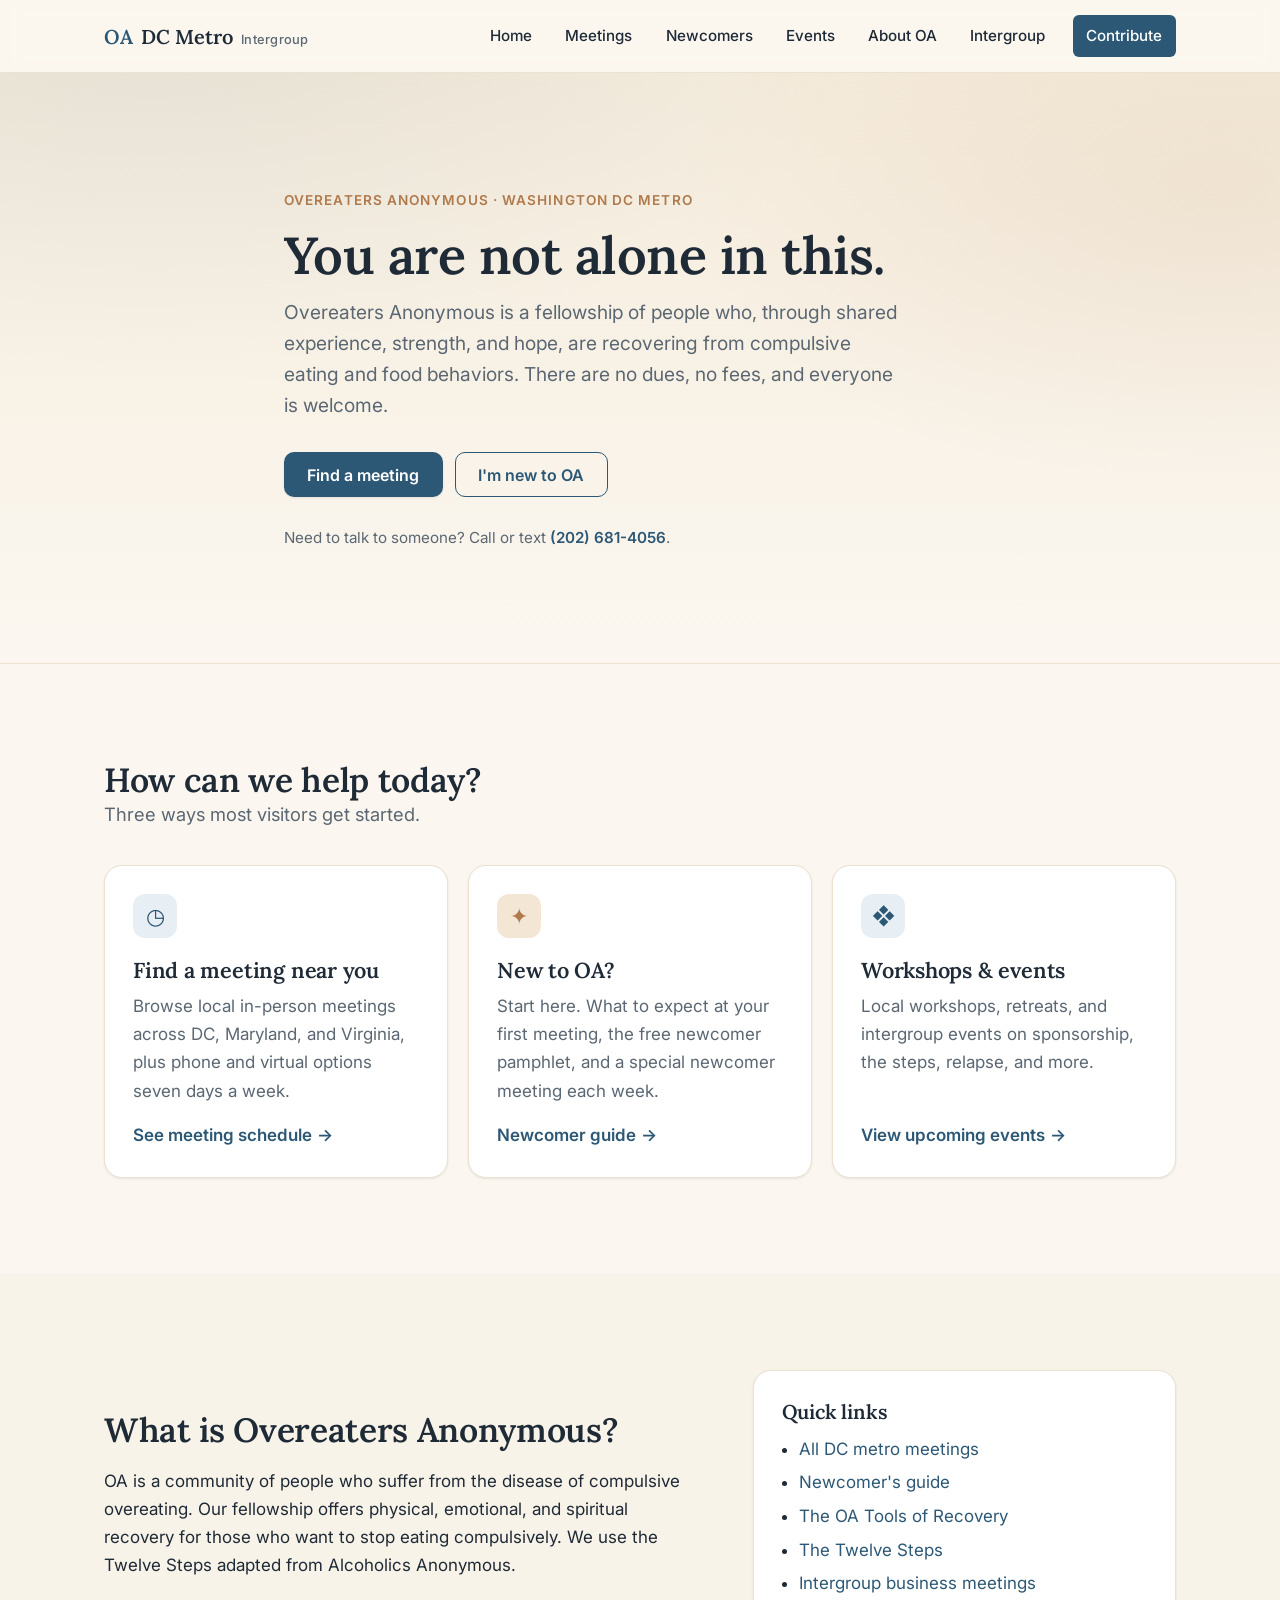
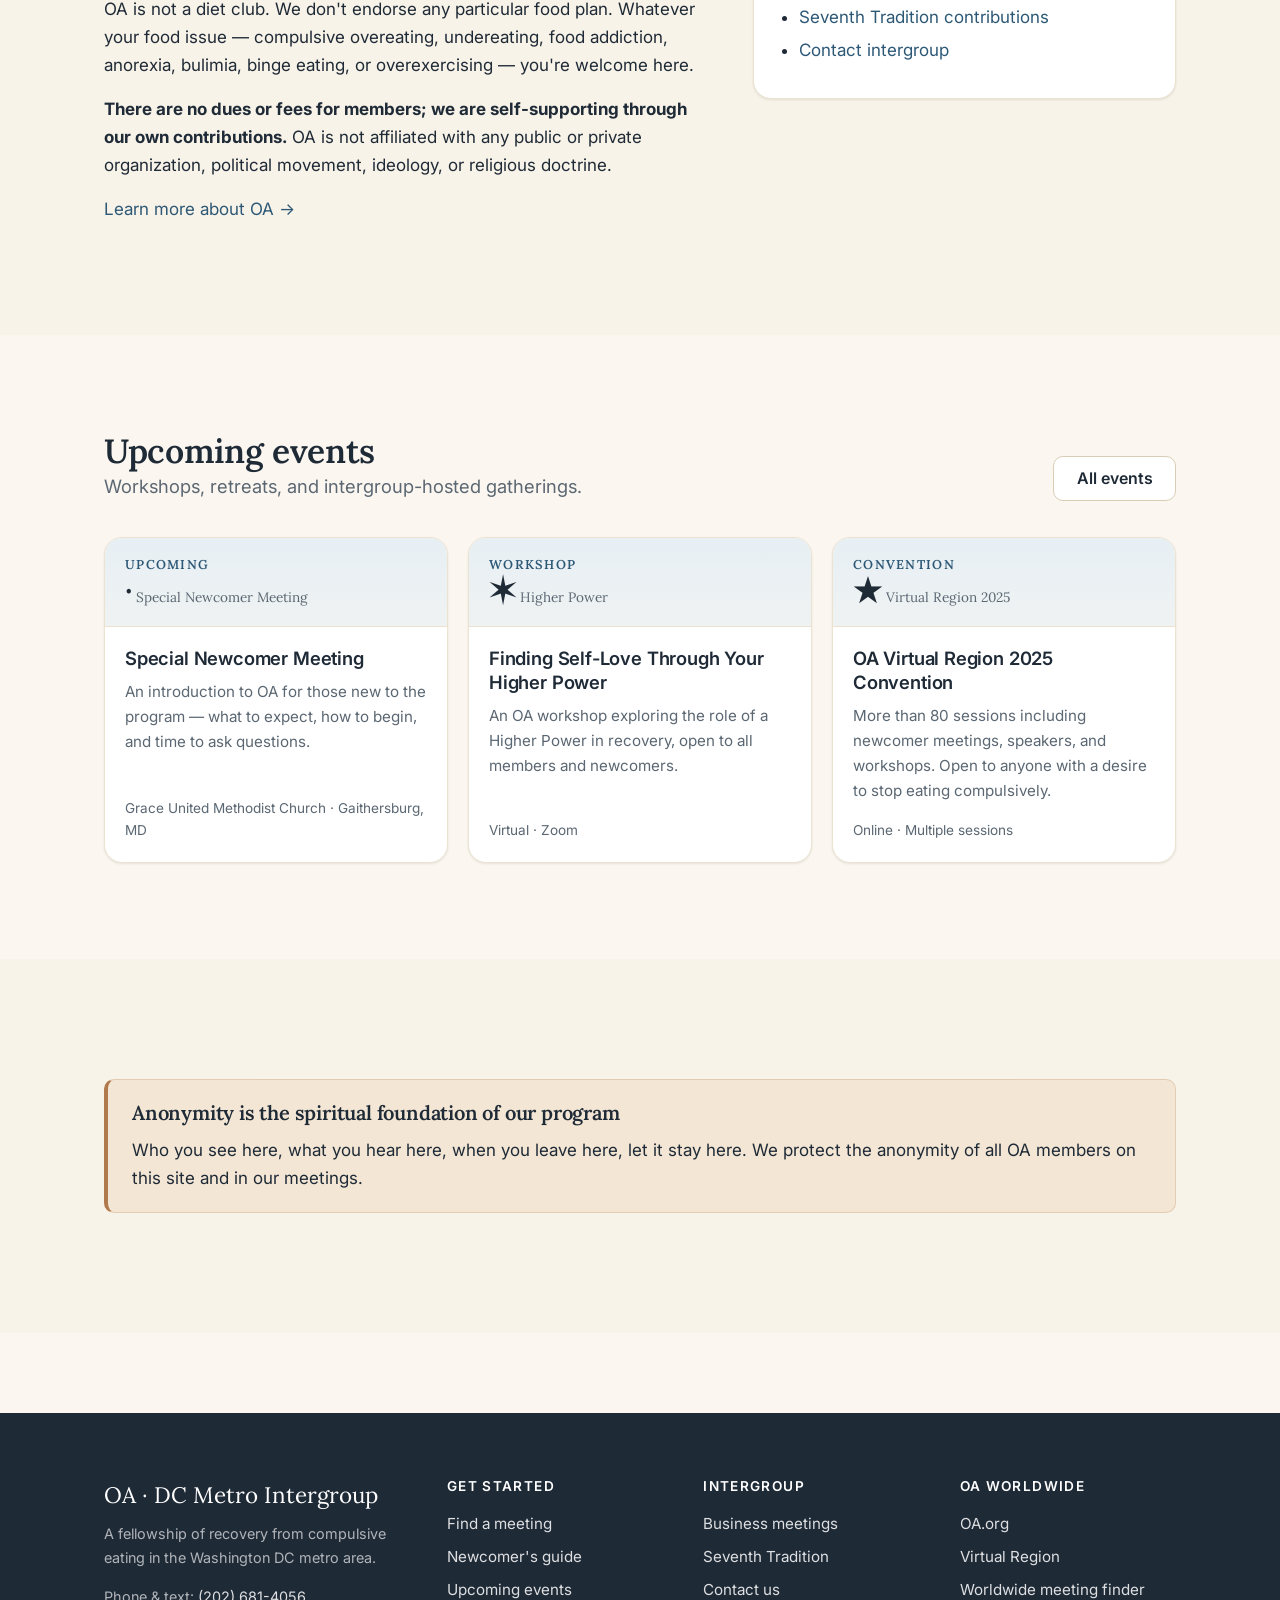
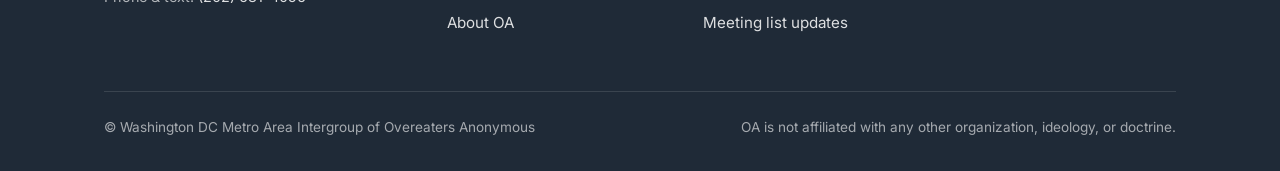
==== index.html @ 539f89e1 "Build initial DC Metro OA static site Plain HTML/CSS/JS, no build. Pages: home, meetings, newcomers," ====
<!doctype html>
<html lang="en">
<head>
<meta charset="utf-8">
<meta name="viewport" content="width=device-width, initial-scale=1">
<title>Washington DC Metro Area Intergroup of Overeaters Anonymous</title>
<meta name="description" content="A welcoming community of recovery from compulsive eating in the Washington DC metro area. Find a meeting, get newcomer help, and connect with OA.">
<link rel="preconnect" href="https://fonts.googleapis.com">
<link rel="preconnect" href="https://fonts.gstatic.com" crossorigin>
<link href="https://fonts.googleapis.com/css2?family=Inter:wght@400;500;600;700&family=Lora:wght@500;600;700&display=swap" rel="stylesheet">
<link rel="stylesheet" href="assets/css/styles.css">
</head>
<body>
<a class="skip" href="#main">Skip to content</a>

<header class="site-header">
  <div class="container nav">
    <a href="index.html" class="brand">
      <span class="brand-mark">OA</span>
      <span>DC Metro</span>
      <span class="brand-sub">Intergroup</span>
    </a>
    <button class="nav-toggle" aria-expanded="false" aria-controls="primary-nav">Menu</button>
    <ul class="nav-links" id="primary-nav">
      <li><a href="index.html">Home</a></li>
      <li><a href="meetings.html">Meetings</a></li>
      <li><a href="newcomers.html">Newcomers</a></li>
      <li><a href="events.html">Events</a></li>
      <li><a href="about.html">About OA</a></li>
      <li><a href="intergroup.html">Intergroup</a></li>
      <li><a href="contribute.html" class="nav-cta">Contribute</a></li>
    </ul>
  </div>
</header>

<main id="main">

<section class="hero">
  <div class="container hero-inner">
    <span class="hero-eyebrow">Overeaters Anonymous · Washington DC Metro</span>
    <h1>You are not alone in this.</h1>
    <p class="lede">Overeaters Anonymous is a fellowship of people who, through shared experience, strength, and hope, are recovering from compulsive eating and food behaviors. There are no dues, no fees, and everyone is welcome.</p>
    <div class="hero-actions">
      <a class="btn btn-primary" href="meetings.html">Find a meeting</a>
      <a class="btn btn-secondary" href="newcomers.html">I'm new to OA</a>
    </div>
    <p class="hero-help">Need to talk to someone? Call or text <a href="tel:+12026814056">(202) 681-4056</a>.</p>
  </div>
</section>

<section class="section">
  <div class="container">
    <div class="section-head">
      <div>
        <h2>How can we help today?</h2>
        <p class="lede">Three ways most visitors get started.</p>
      </div>
    </div>
    <div class="cards">
      <a href="meetings.html" class="card">
        <div class="card-icon" aria-hidden="true">◷</div>
        <h3>Find a meeting near you</h3>
        <p>Browse local in-person meetings across DC, Maryland, and Virginia, plus phone and virtual options seven days a week.</p>
        <span class="card-link">See meeting schedule</span>
      </a>
      <a href="newcomers.html" class="card card-warm">
        <div class="card-icon" aria-hidden="true">✦</div>
        <h3>New to OA?</h3>
        <p>Start here. What to expect at your first meeting, the free newcomer pamphlet, and a special newcomer meeting each week.</p>
        <span class="card-link">Newcomer guide</span>
      </a>
      <a href="events.html" class="card">
        <div class="card-icon" aria-hidden="true">❖</div>
        <h3>Workshops &amp; events</h3>
        <p>Local workshops, retreats, and intergroup events on sponsorship, the steps, relapse, and more.</p>
        <span class="card-link">View upcoming events</span>
      </a>
    </div>
  </div>
</section>

<section class="section section-alt">
  <div class="container split">
    <div class="prose">
      <h2>What is Overeaters Anonymous?</h2>
      <p>OA is a community of people who suffer from the disease of compulsive overeating. Our fellowship offers physical, emotional, and spiritual recovery for those who want to stop eating compulsively. We use the Twelve Steps adapted from Alcoholics Anonymous.</p>
      <p>OA is not a diet club. We don't endorse any particular food plan. Whatever your food issue — compulsive overeating, undereating, food addiction, anorexia, bulimia, binge eating, or overexercising — you're welcome here.</p>
      <p><strong>There are no dues or fees for members; we are self-supporting through our own contributions.</strong> OA is not affiliated with any public or private organization, political movement, ideology, or religious doctrine.</p>
      <p><a href="about.html">Learn more about OA →</a></p>
    </div>
    <aside class="aside">
      <h3>Quick links</h3>
      <ul>
        <li><a href="meetings.html">All DC metro meetings</a></li>
        <li><a href="newcomers.html">Newcomer's guide</a></li>
        <li><a href="about.html#tools">The OA Tools of Recovery</a></li>
        <li><a href="about.html#steps">The Twelve Steps</a></li>
        <li><a href="intergroup.html">Intergroup business meetings</a></li>
        <li><a href="contribute.html">Seventh Tradition contributions</a></li>
        <li><a href="contact.html">Contact intergroup</a></li>
      </ul>
    </aside>
  </div>
</section>

<section class="section">
  <div class="container">
    <div class="section-head">
      <div>
        <h2>Upcoming events</h2>
        <p class="lede">Workshops, retreats, and intergroup-hosted gatherings.</p>
      </div>
      <a class="btn btn-ghost" href="events.html">All events</a>
    </div>
    <div class="event-grid">
      <article class="event-card">
        <div class="event-date">
          <span class="month">Upcoming</span>
          <span class="day">·</span>
          <span class="year">Special Newcomer Meeting</span>
        </div>
        <div class="event-body">
          <h3>Special Newcomer Meeting</h3>
          <p>An introduction to OA for those new to the program — what to expect, how to begin, and time to ask questions.</p>
          <span class="event-meta">Grace United Methodist Church · Gaithersburg, MD</span>
        </div>
      </article>
      <article class="event-card">
        <div class="event-date">
          <span class="month">Workshop</span>
          <span class="day">✶</span>
          <span class="year">Higher Power</span>
        </div>
        <div class="event-body">
          <h3>Finding Self-Love Through Your Higher Power</h3>
          <p>An OA workshop exploring the role of a Higher Power in recovery, open to all members and newcomers.</p>
          <span class="event-meta">Virtual · Zoom</span>
        </div>
      </article>
      <article class="event-card">
        <div class="event-date">
          <span class="month">Convention</span>
          <span class="day">★</span>
          <span class="year">Virtual Region 2025</span>
        </div>
        <div class="event-body">
          <h3>OA Virtual Region 2025 Convention</h3>
          <p>More than 80 sessions including newcomer meetings, speakers, and workshops. Open to anyone with a desire to stop eating compulsively.</p>
          <span class="event-meta">Online · Multiple sessions</span>
        </div>
      </article>
    </div>
  </div>
</section>

<section class="section section-alt">
  <div class="container">
    <div class="callout callout-warm">
      <h3>Anonymity is the spiritual foundation of our program</h3>
      <p class="mb-0">Who you see here, what you hear here, when you leave here, let it stay here. We protect the anonymity of all OA members on this site and in our meetings.</p>
    </div>
  </div>
</section>

</main>

<footer class="site-footer">
  <div class="container">
    <div class="footer-grid">
      <div>
        <div class="footer-brand">OA · DC Metro Intergroup</div>
        <p class="footer-brand-sub">A fellowship of recovery from compulsive eating in the Washington DC metro area.</p>
        <p class="footer-brand-sub">Phone &amp; text: <a href="tel:+12026814056">(202) 681-4056</a></p>
      </div>
      <div>
        <h4>Get started</h4>
        <ul>
          <li><a href="meetings.html">Find a meeting</a></li>
          <li><a href="newcomers.html">Newcomer's guide</a></li>
          <li><a href="events.html">Upcoming events</a></li>
          <li><a href="about.html">About OA</a></li>
        </ul>
      </div>
      <div>
        <h4>Intergroup</h4>
        <ul>
          <li><a href="intergroup.html">Business meetings</a></li>
          <li><a href="contribute.html">Seventh Tradition</a></li>
          <li><a href="contact.html">Contact us</a></li>
          <li><a href="mailto:whereandwhen@oa-dcmetro.org">Meeting list updates</a></li>
        </ul>
      </div>
      <div>
        <h4>OA worldwide</h4>
        <ul>
          <li><a href="https://oa.org" rel="noopener">OA.org</a></li>
          <li><a href="https://oavirtualregion.org" rel="noopener">Virtual Region</a></li>
          <li><a href="https://oa.org/find-a-meeting/" rel="noopener">Worldwide meeting finder</a></li>
        </ul>
      </div>
    </div>
    <div class="footer-bottom">
      <span>© Washington DC Metro Area Intergroup of Overeaters Anonymous</span>
      <span>OA is not affiliated with any other organization, ideology, or doctrine.</span>
    </div>
  </div>
</footer>

<script src="assets/js/nav.js"></script>
</body>
</html>
---- assets/css/styles.css ----
/* DC Metro OA — design system */

:root {
  --bg: #fbf7f0;
  --bg-warm: #f5ecdc;
  --surface: #ffffff;
  --surface-alt: #f8f3e8;
  --text: #1f2a37;
  --text-muted: #5b6772;
  --accent: #2c5876;
  --accent-hover: #234861;
  --accent-soft: #e7eff4;
  --accent-2: #b07a4c;
  --accent-2-soft: #f3e6d4;
  --border: #ebe2cf;
  --border-strong: #d8cdb5;
  --danger: #b94a3d;

  --radius-sm: 6px;
  --radius: 10px;
  --radius-lg: 18px;

  --shadow-sm: 0 1px 2px rgba(31, 42, 55, 0.04), 0 1px 3px rgba(31, 42, 55, 0.06);
  --shadow: 0 4px 12px rgba(31, 42, 55, 0.06), 0 2px 4px rgba(31, 42, 55, 0.04);
  --shadow-lg: 0 24px 48px -16px rgba(31, 42, 55, 0.18), 0 8px 16px -8px rgba(31, 42, 55, 0.08);

  --font-display: "Lora", Georgia, "Times New Roman", serif;
  --font-body: "Inter", -apple-system, BlinkMacSystemFont, "Segoe UI", Roboto, "Helvetica Neue", Arial, sans-serif;

  --container: 1120px;
}

* { box-sizing: border-box; }

html { scroll-behavior: smooth; }

body {
  margin: 0;
  font-family: var(--font-body);
  font-size: 17px;
  line-height: 1.65;
  color: var(--text);
  background: var(--bg);
  -webkit-font-smoothing: antialiased;
  -moz-osx-font-smoothing: grayscale;
}

img { max-width: 100%; display: block; }

a {
  color: var(--accent);
  text-decoration: none;
  transition: color .15s ease;
}
a:hover { color: var(--accent-hover); text-decoration: underline; }

h1, h2, h3, h4 {
  font-family: var(--font-display);
  font-weight: 600;
  color: var(--text);
  letter-spacing: -0.01em;
  margin: 0 0 .5em;
}
h1 { font-size: clamp(2rem, 4.5vw, 3.25rem); line-height: 1.1; }
h2 { font-size: clamp(1.5rem, 2.8vw, 2.1rem); line-height: 1.2; margin-top: 0; }
h3 { font-size: 1.25rem; line-height: 1.3; }
h4 { font-size: 1rem; line-height: 1.35; }
p  { margin: 0 0 1rem; color: var(--text); }
.lede { font-size: 1.15rem; color: var(--text-muted); line-height: 1.6; }

.container {
  max-width: var(--container);
  margin: 0 auto;
  padding: 0 24px;
}

/* skip link */
.skip {
  position: absolute; left: -9999px; top: 8px;
  background: var(--accent); color: #fff; padding: .5rem 1rem;
  border-radius: var(--radius-sm);
  z-index: 100;
}
.skip:focus { left: 8px; }

/* ─── Header / nav ─── */
.site-header {
  position: sticky; top: 0; z-index: 50;
  background: color-mix(in srgb, var(--bg) 88%, transparent);
  backdrop-filter: saturate(140%) blur(10px);
  -webkit-backdrop-filter: saturate(140%) blur(10px);
  border-bottom: 1px solid var(--border);
}
.nav {
  display: flex; align-items: center; justify-content: space-between;
  height: 72px;
}
.brand {
  display: flex; align-items: baseline; gap: .5rem;
  font-family: var(--font-display);
  font-weight: 600;
  font-size: 1.25rem;
  color: var(--text);
  text-decoration: none;
}
.brand:hover { text-decoration: none; color: var(--text); }
.brand .brand-mark {
  font-family: var(--font-display);
  color: var(--accent);
}
.brand .brand-sub {
  font-family: var(--font-body);
  font-size: .8rem;
  color: var(--text-muted);
  font-weight: 500;
  letter-spacing: .02em;
}

.nav-links {
  display: flex; gap: 6px; align-items: center;
  list-style: none; margin: 0; padding: 0;
}
.nav-links a {
  display: inline-block;
  padding: .5rem .85rem;
  border-radius: var(--radius-sm);
  font-weight: 500;
  font-size: .95rem;
  color: var(--text);
  text-decoration: none;
}
.nav-links a:hover { background: var(--surface-alt); color: var(--text); text-decoration: none; }
.nav-links a.active {
  color: var(--accent);
  background: var(--accent-soft);
}

.nav-cta {
  background: var(--accent) !important;
  color: #fff !important;
  margin-left: .5rem;
}
.nav-cta:hover { background: var(--accent-hover) !important; }

.nav-toggle {
  display: none;
  background: transparent; border: 1px solid var(--border-strong);
  border-radius: var(--radius-sm); padding: .5rem .7rem;
  font-size: 1rem; cursor: pointer; color: var(--text);
}

@media (max-width: 880px) {
  .nav-toggle { display: inline-block; }
  .nav-links {
    position: absolute; top: 72px; left: 0; right: 0;
    flex-direction: column; align-items: stretch;
    background: var(--surface);
    border-bottom: 1px solid var(--border);
    padding: .75rem 16px 1.25rem;
    gap: 2px;
    box-shadow: var(--shadow);
    display: none;
  }
  .nav-links.open { display: flex; }
  .nav-links a { padding: .75rem 1rem; }
  .nav-cta { margin: .5rem 0 0; text-align: center; }
}

/* ─── Buttons ─── */
.btn {
  display: inline-flex; align-items: center; justify-content: center;
  gap: .5rem;
  padding: .85rem 1.4rem;
  border-radius: var(--radius);
  border: 1px solid transparent;
  font-family: var(--font-body);
  font-weight: 600;
  font-size: 1rem;
  line-height: 1;
  text-decoration: none;
  cursor: pointer;
  transition: transform .12s ease, background .15s ease, box-shadow .15s ease;
}
.btn:hover { text-decoration: none; transform: translateY(-1px); }
.btn-primary { background: var(--accent); color: #fff; box-shadow: var(--shadow-sm); }
.btn-primary:hover { background: var(--accent-hover); color: #fff; box-shadow: var(--shadow); }
.btn-secondary { background: transparent; color: var(--accent); border-color: var(--accent); }
.btn-secondary:hover { background: var(--accent-soft); color: var(--accent-hover); }
.btn-ghost { background: var(--surface); color: var(--text); border-color: var(--border-strong); }
.btn-ghost:hover { background: var(--surface-alt); color: var(--text); }

/* ─── Hero ─── */
.hero {
  position: relative;
  padding: clamp(48px, 9vw, 112px) 0 clamp(56px, 8vw, 96px);
  background:
    radial-gradient(1200px 600px at 12% -10%, rgba(44, 88, 118, 0.08), transparent 60%),
    radial-gradient(900px 500px at 95% 20%, rgba(176, 122, 76, 0.10), transparent 60%),
    linear-gradient(180deg, var(--bg-warm) 0%, var(--bg) 100%);
  border-bottom: 1px solid var(--border);
}
.hero-inner { max-width: 760px; }
.hero-eyebrow {
  display: inline-block;
  font-size: .85rem; font-weight: 600;
  letter-spacing: .08em; text-transform: uppercase;
  color: var(--accent-2);
  margin-bottom: 1rem;
}
.hero h1 { margin-bottom: .8rem; }
.hero .lede { font-size: clamp(1.05rem, 1.5vw, 1.25rem); max-width: 620px; }
.hero-actions {
  display: flex; gap: 12px; flex-wrap: wrap;
  margin-top: 2rem;
}
.hero-help {
  margin-top: 1.75rem;
  font-size: .95rem; color: var(--text-muted);
}
.hero-help a { font-weight: 600; }

/* ─── Sections ─── */
.section {
  padding: clamp(56px, 8vw, 96px) 0;
}
.section-alt { background: var(--surface-alt); }
.section-tight { padding: clamp(40px, 5vw, 64px) 0; }

.section-head {
  display: flex; align-items: end; justify-content: space-between;
  gap: 24px; margin-bottom: 2.25rem; flex-wrap: wrap;
}
.section-head h2 { margin: 0; }
.section-head .lede { margin: 0; max-width: 580px; }

/* ─── Quick-action cards ─── */
.cards {
  display: grid; gap: 20px;
  grid-template-columns: repeat(auto-fit, minmax(260px, 1fr));
}
.card {
  background: var(--surface);
  border: 1px solid var(--border);
  border-radius: var(--radius-lg);
  padding: 28px;
  box-shadow: var(--shadow-sm);
  transition: transform .15s ease, box-shadow .15s ease, border-color .15s ease;
  display: flex; flex-direction: column;
}
.card:hover {
  transform: translateY(-2px);
  box-shadow: var(--shadow);
  border-color: var(--border-strong);
}
.card h3 { margin: .25rem 0 .5rem; font-size: 1.35rem; }
.card p { color: var(--text-muted); margin-bottom: 1rem; }
.card .card-icon {
  width: 44px; height: 44px;
  border-radius: 12px;
  display: grid; place-items: center;
  background: var(--accent-soft); color: var(--accent);
  font-size: 1.4rem;
  margin-bottom: 14px;
}
.card.card-warm .card-icon { background: var(--accent-2-soft); color: var(--accent-2); }
.card-link {
  margin-top: auto;
  font-weight: 600; color: var(--accent);
  display: inline-flex; align-items: center; gap: .3rem;
}
.card-link::after { content: "→"; transition: transform .15s ease; }
.card:hover .card-link::after { transform: translateX(3px); }

/* ─── Callout ─── */
.callout {
  background: var(--accent-soft);
  border: 1px solid color-mix(in srgb, var(--accent) 18%, transparent);
  border-left: 4px solid var(--accent);
  border-radius: var(--radius);
  padding: 20px 24px;
  margin: 1.5rem 0;
}
.callout.callout-warm {
  background: var(--accent-2-soft);
  border-color: color-mix(in srgb, var(--accent-2) 24%, transparent);
  border-left-color: var(--accent-2);
}
.callout h3 { margin-top: 0; }

/* ─── Meeting table ─── */
.meetings-controls {
  display: flex; flex-wrap: wrap; gap: 10px;
  margin-bottom: 1.5rem;
  align-items: center;
}
.filter-group { display: flex; flex-wrap: wrap; gap: 6px; align-items: center; }
.filter-label {
  font-size: .85rem; font-weight: 600; color: var(--text-muted);
  text-transform: uppercase; letter-spacing: .06em;
  margin-right: 4px;
}
.chip {
  display: inline-flex; align-items: center;
  padding: .4rem .85rem;
  border-radius: 999px;
  background: var(--surface);
  border: 1px solid var(--border-strong);
  font-size: .9rem; font-weight: 500;
  color: var(--text);
  cursor: pointer;
  transition: background .12s ease, color .12s ease, border-color .12s ease;
}
.chip:hover { background: var(--surface-alt); }
.chip.active {
  background: var(--accent);
  border-color: var(--accent);
  color: #fff;
}
.search-input {
  flex: 1; min-width: 220px;
  padding: .6rem .9rem;
  border: 1px solid var(--border-strong);
  border-radius: var(--radius);
  font-family: var(--font-body); font-size: .95rem;
  background: var(--surface); color: var(--text);
}
.search-input:focus {
  outline: none;
  border-color: var(--accent);
  box-shadow: 0 0 0 3px var(--accent-soft);
}

.meeting-list { display: grid; gap: 12px; }
.meeting-row {
  background: var(--surface);
  border: 1px solid var(--border);
  border-radius: var(--radius);
  padding: 18px 22px;
  display: grid;
  grid-template-columns: 110px 1fr auto;
  gap: 20px;
  align-items: center;
  transition: border-color .15s ease, box-shadow .15s ease;
}
.meeting-row:hover { border-color: var(--border-strong); box-shadow: var(--shadow-sm); }
.meeting-when {
  display: flex; flex-direction: column;
}
.meeting-day {
  font-family: var(--font-display);
  font-weight: 600; font-size: 1.05rem;
  color: var(--accent);
}
.meeting-time { font-size: .92rem; color: var(--text-muted); }
.meeting-main h3 { margin: 0 0 .25rem; font-size: 1.1rem; font-family: var(--font-body); font-weight: 600; }
.meeting-loc { color: var(--text-muted); font-size: .92rem; margin: 0; }
.meeting-tags { display: flex; gap: 6px; flex-wrap: wrap; }
.tag {
  font-size: .75rem; font-weight: 600;
  padding: 3px 9px; border-radius: 999px;
  background: var(--surface-alt); color: var(--text-muted);
  text-transform: uppercase; letter-spacing: .04em;
}
.tag-inperson { background: #e8f1ea; color: #2f6b4a; }
.tag-virtual { background: var(--accent-soft); color: var(--accent); }
.tag-phone { background: var(--accent-2-soft); color: var(--accent-2); }
.tag-hybrid { background: #f3e9f2; color: #75417a; }
.tag-newcomer { background: #fef3c7; color: #92590f; }

@media (max-width: 640px) {
  .meeting-row { grid-template-columns: 1fr; gap: 10px; padding: 16px; }
  .meeting-when { flex-direction: row; gap: 8px; align-items: baseline; }
}

.empty-state {
  padding: 48px 24px;
  text-align: center;
  color: var(--text-muted);
  background: var(--surface);
  border: 1px dashed var(--border-strong);
  border-radius: var(--radius);
}

/* ─── Events ─── */
.event-grid {
  display: grid; gap: 20px;
  grid-template-columns: repeat(auto-fit, minmax(280px, 1fr));
}
.event-card {
  background: var(--surface);
  border: 1px solid var(--border);
  border-radius: var(--radius-lg);
  overflow: hidden;
  box-shadow: var(--shadow-sm);
  display: flex; flex-direction: column;
  transition: transform .15s ease, box-shadow .15s ease;
}
.event-card:hover { transform: translateY(-2px); box-shadow: var(--shadow); }
.event-date {
  padding: 16px 20px;
  background: linear-gradient(180deg, var(--accent-soft) 0%, color-mix(in srgb, var(--accent-soft) 60%, var(--bg)) 100%);
  border-bottom: 1px solid var(--border);
  font-family: var(--font-display);
}
.event-date .month {
  display: block;
  font-size: .8rem; font-weight: 600;
  text-transform: uppercase; letter-spacing: .1em;
  color: var(--accent);
}
.event-date .day { font-size: 2rem; font-weight: 600; line-height: 1; color: var(--text); }
.event-date .year { font-size: .85rem; color: var(--text-muted); }
.event-body { padding: 20px; flex: 1; display: flex; flex-direction: column; }
.event-body h3 { margin: 0 0 .5rem; font-size: 1.15rem; font-family: var(--font-body); font-weight: 600; }
.event-body p { color: var(--text-muted); font-size: .95rem; margin-bottom: 1rem; }
.event-meta { font-size: .85rem; color: var(--text-muted); margin-top: auto; }

/* ─── Two-column content ─── */
.split {
  display: grid;
  grid-template-columns: 1.4fr 1fr;
  gap: 56px;
  align-items: start;
}
@media (max-width: 880px) { .split { grid-template-columns: 1fr; gap: 32px; } }

.aside {
  background: var(--surface);
  border: 1px solid var(--border);
  border-radius: var(--radius-lg);
  padding: 28px;
  box-shadow: var(--shadow-sm);
}
.aside h3 { margin-top: 0; }
.aside ul { padding-left: 1.1rem; margin: .5rem 0 0; }
.aside li { margin-bottom: .35rem; }

/* prose blocks */
.prose h2 { margin-top: 2.5rem; }
.prose h3 { margin-top: 1.75rem; }
.prose ul { padding-left: 1.25rem; }
.prose li { margin-bottom: .35rem; }

/* page header for inner pages */
.page-header {
  padding: clamp(48px, 7vw, 88px) 0 clamp(32px, 4vw, 48px);
  background:
    radial-gradient(800px 400px at 80% -20%, rgba(176, 122, 76, 0.10), transparent 60%),
    linear-gradient(180deg, var(--bg-warm) 0%, var(--bg) 100%);
  border-bottom: 1px solid var(--border);
}
.page-header h1 { margin-bottom: .5rem; }
.page-header .lede { max-width: 680px; margin: 0; }

/* contact block */
.contact-grid {
  display: grid; gap: 16px;
  grid-template-columns: repeat(auto-fit, minmax(240px, 1fr));
  margin-top: 1.5rem;
}
.contact-item {
  background: var(--surface);
  border: 1px solid var(--border);
  border-radius: var(--radius);
  padding: 20px;
}
.contact-item .label {
  font-size: .8rem; font-weight: 600;
  text-transform: uppercase; letter-spacing: .08em;
  color: var(--text-muted); margin-bottom: .25rem;
}
.contact-item .value { font-size: 1.05rem; font-weight: 500; color: var(--text); }
.contact-item .value a { color: var(--accent); }

/* steps list (Tools / Steps page) */
.numbered {
  counter-reset: step;
  list-style: none; padding: 0;
  display: grid; gap: 16px;
}
.numbered li {
  counter-increment: step;
  padding: 18px 22px 18px 70px;
  position: relative;
  background: var(--surface);
  border: 1px solid var(--border);
  border-radius: var(--radius);
}
.numbered li::before {
  content: counter(step);
  position: absolute; left: 22px; top: 50%; transform: translateY(-50%);
  width: 32px; height: 32px;
  background: var(--accent); color: #fff;
  border-radius: 50%;
  display: grid; place-items: center;
  font-family: var(--font-display); font-weight: 600;
  font-size: 1rem;
}

/* ─── Footer ─── */
.site-footer {
  background: var(--text);
  color: rgba(255,255,255,.85);
  padding: 64px 0 32px;
  margin-top: 80px;
}
.site-footer a { color: rgba(255,255,255,.85); }
.site-footer a:hover { color: #fff; }
.footer-grid {
  display: grid; gap: 40px;
  grid-template-columns: 1.4fr repeat(3, 1fr);
}
@media (max-width: 800px) { .footer-grid { grid-template-columns: 1fr 1fr; } }
@media (max-width: 480px) { .footer-grid { grid-template-columns: 1fr; } }
.footer-grid h4 {
  color: #fff;
  font-family: var(--font-body);
  font-size: .85rem;
  text-transform: uppercase;
  letter-spacing: .1em;
  margin: 0 0 1rem;
}
.footer-grid ul { list-style: none; padding: 0; margin: 0; }
.footer-grid li { margin-bottom: .5rem; font-size: .95rem; }
.footer-brand {
  font-family: var(--font-display);
  font-size: 1.4rem; color: #fff;
  margin-bottom: .5rem;
}
.footer-brand-sub {
  color: rgba(255,255,255,.65);
  font-size: .9rem;
  margin-bottom: 1rem;
}
.footer-bottom {
  border-top: 1px solid rgba(255,255,255,.12);
  margin-top: 48px; padding-top: 24px;
  font-size: .85rem;
  color: rgba(255,255,255,.6);
  display: flex; justify-content: space-between; flex-wrap: wrap; gap: 12px;
}

/* utilities */
.text-center { text-align: center; }
.mt-0 { margin-top: 0 !important; }
.mb-0 { margin-bottom: 0 !important; }
.mt-2 { margin-top: 1rem; }
.mt-4 { margin-top: 2rem; }
.muted { color: var(--text-muted); }

/* focus */
:focus-visible {
  outline: 2px solid var(--accent);
  outline-offset: 2px;
  border-radius: 4px;
}

/* reduced motion */
@media (prefers-reduced-motion: reduce) {
  *, *::before, *::after { transition: none !important; animation: none !important; }
  html { scroll-behavior: auto; }
}
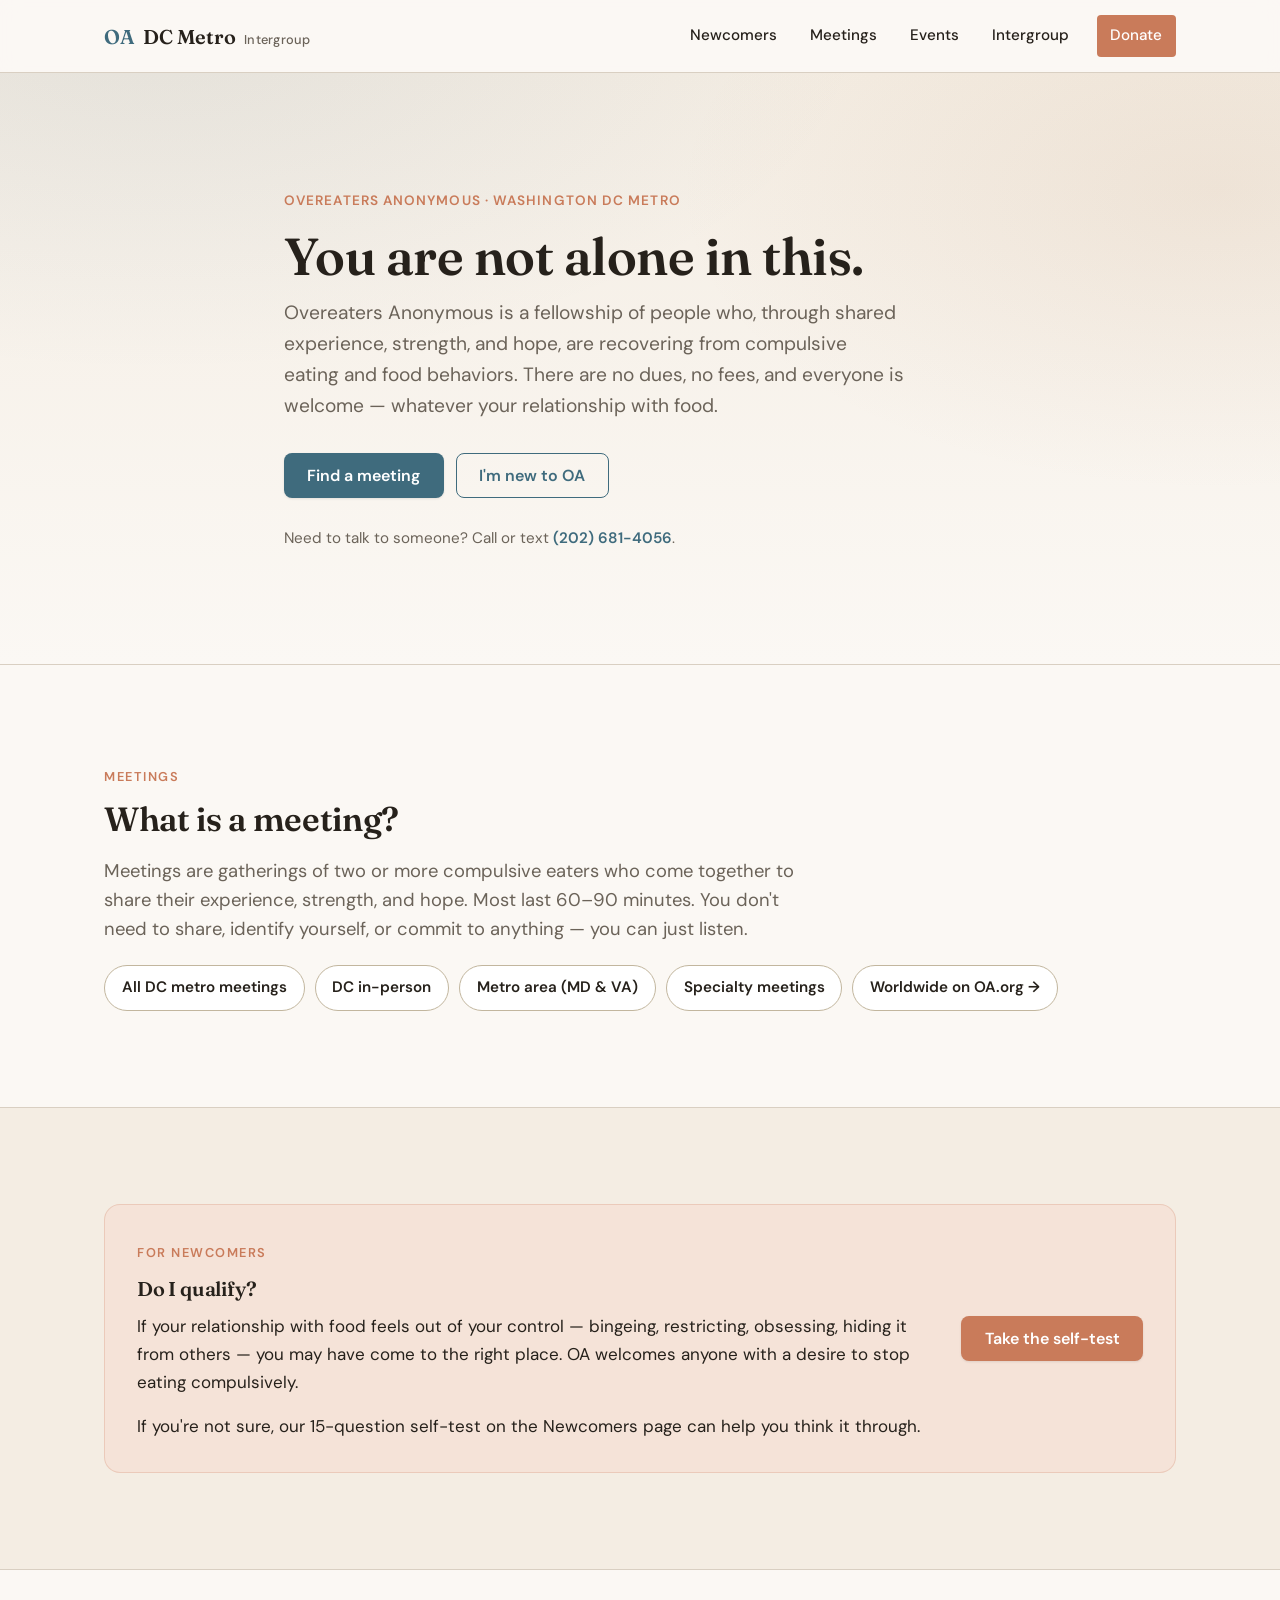
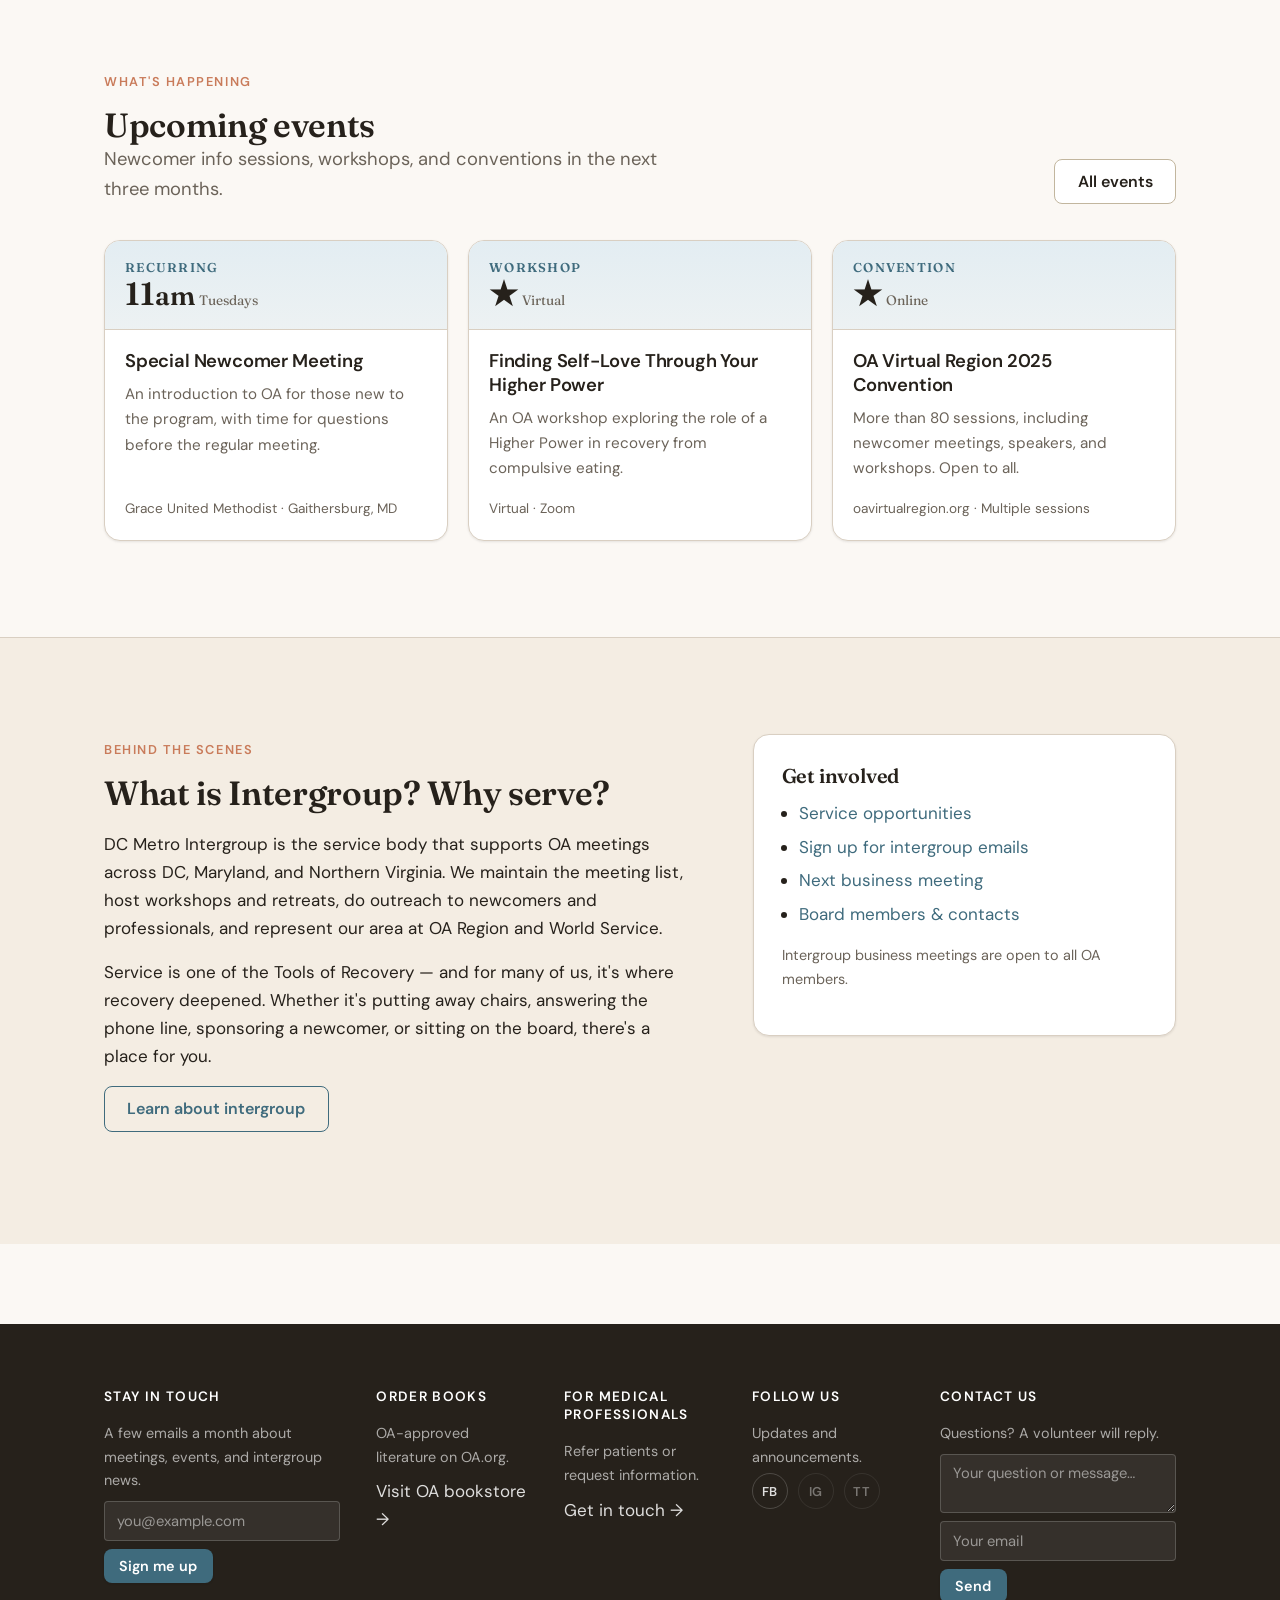
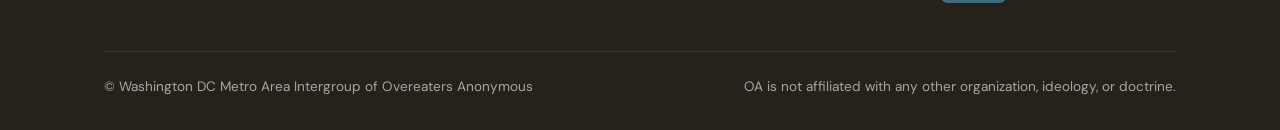
==== commit 933405a7: "Restructure Phase 0 to match the canonical IA tree Pages now match the 5-nav-item IA: Newcomers · Me" ====
--- a/index.html
+++ b/index.html
@@ -4,10 +4,10 @@
 <meta charset="utf-8">
 <meta name="viewport" content="width=device-width, initial-scale=1">
 <title>Washington DC Metro Area Intergroup of Overeaters Anonymous</title>
-<meta name="description" content="A welcoming community of recovery from compulsive eating in the Washington DC metro area. Find a meeting, get newcomer help, and connect with OA.">
+<meta name="description" content="A welcoming community of recovery from compulsive eating in the Washington DC metro area. Find a meeting, get help as a newcomer, and connect with OA.">
 <link rel="preconnect" href="https://fonts.googleapis.com">
 <link rel="preconnect" href="https://fonts.gstatic.com" crossorigin>
-<link href="https://fonts.googleapis.com/css2?family=Inter:wght@400;500;600;700&family=Lora:wght@500;600;700&display=swap" rel="stylesheet">
+<link href="https://fonts.googleapis.com/css2?family=Fraunces:opsz,wght@9..144,500;9..144,600;9..144,700&family=DM+Sans:wght@400;500;600;700&display=swap" rel="stylesheet">
 <link rel="stylesheet" href="assets/css/styles.css">
 </head>
 <body>
@@ -22,24 +22,23 @@
     </a>
     <button class="nav-toggle" aria-expanded="false" aria-controls="primary-nav">Menu</button>
     <ul class="nav-links" id="primary-nav">
-      <li><a href="index.html">Home</a></li>
+      <li><a href="newcomers.html">Newcomers</a></li>
       <li><a href="meetings.html">Meetings</a></li>
-      <li><a href="newcomers.html">Newcomers</a></li>
       <li><a href="events.html">Events</a></li>
-      <li><a href="about.html">About OA</a></li>
       <li><a href="intergroup.html">Intergroup</a></li>
-      <li><a href="contribute.html" class="nav-cta">Contribute</a></li>
+      <li><a href="donate.html" class="nav-cta" data-donate-trigger>Donate</a></li>
     </ul>
   </div>
 </header>
 
 <main id="main">
 
+<!-- 1. Who we (OA) are -->
 <section class="hero">
   <div class="container hero-inner">
     <span class="hero-eyebrow">Overeaters Anonymous · Washington DC Metro</span>
     <h1>You are not alone in this.</h1>
-    <p class="lede">Overeaters Anonymous is a fellowship of people who, through shared experience, strength, and hope, are recovering from compulsive eating and food behaviors. There are no dues, no fees, and everyone is welcome.</p>
+    <p class="lede">Overeaters Anonymous is a fellowship of people who, through shared experience, strength, and hope, are recovering from compulsive eating and food behaviors. There are no dues, no fees, and everyone is welcome — whatever your relationship with food.</p>
     <div class="hero-actions">
       <a class="btn btn-primary" href="meetings.html">Find a meeting</a>
       <a class="btn btn-secondary" href="newcomers.html">I'm new to OA</a>
@@ -48,117 +47,114 @@
   </div>
 </section>
 
-<section class="section">
+<!-- 2. What is a meeting -->
+<section class="home-section">
+  <div class="container">
+    <span class="eyebrow">Meetings</span>
+    <h2>What is a meeting?</h2>
+    <p class="lede" style="max-width:720px;">Meetings are gatherings of two or more compulsive eaters who come together to share their experience, strength, and hope. Most last 60–90 minutes. You don't need to share, identify yourself, or commit to anything — you can just listen.</p>
+    <div class="meeting-links">
+      <a class="meeting-link" href="meetings.html">All DC metro meetings</a>
+      <a class="meeting-link" href="meetings.html#dc">DC in-person</a>
+      <a class="meeting-link" href="meetings.html#metro">Metro area (MD &amp; VA)</a>
+      <a class="meeting-link" href="meetings.html#specialty">Specialty meetings</a>
+      <a class="meeting-link" href="https://oa.org/find-a-meeting/" rel="noopener">Worldwide on OA.org →</a>
+    </div>
+  </div>
+</section>
+
+<!-- 3. Do I qualify? -->
+<section class="home-section section-alt">
+  <div class="container">
+    <div class="qualify-card">
+      <div class="qualify-text">
+        <span class="eyebrow">For newcomers</span>
+        <h3>Do I qualify?</h3>
+        <p>If your relationship with food feels out of your control — bingeing, restricting, obsessing, hiding it from others — you may have come to the right place. OA welcomes anyone with a desire to stop eating compulsively.</p>
+        <p class="mb-0">If you're not sure, our 15-question self-test on the Newcomers page can help you think it through.</p>
+      </div>
+      <a class="btn btn-donate" href="newcomers.html#self-test">Take the self-test</a>
+    </div>
+  </div>
+</section>
+
+<!-- 4. Upcoming events -->
+<section class="home-section">
   <div class="container">
     <div class="section-head">
       <div>
-        <h2>How can we help today?</h2>
-        <p class="lede">Three ways most visitors get started.</p>
-      </div>
-    </div>
-    <div class="cards">
-      <a href="meetings.html" class="card">
-        <div class="card-icon" aria-hidden="true">◷</div>
-        <h3>Find a meeting near you</h3>
-        <p>Browse local in-person meetings across DC, Maryland, and Virginia, plus phone and virtual options seven days a week.</p>
-        <span class="card-link">See meeting schedule</span>
-      </a>
-      <a href="newcomers.html" class="card card-warm">
-        <div class="card-icon" aria-hidden="true">✦</div>
-        <h3>New to OA?</h3>
-        <p>Start here. What to expect at your first meeting, the free newcomer pamphlet, and a special newcomer meeting each week.</p>
-        <span class="card-link">Newcomer guide</span>
-      </a>
-      <a href="events.html" class="card">
-        <div class="card-icon" aria-hidden="true">❖</div>
-        <h3>Workshops &amp; events</h3>
-        <p>Local workshops, retreats, and intergroup events on sponsorship, the steps, relapse, and more.</p>
-        <span class="card-link">View upcoming events</span>
-      </a>
-    </div>
-  </div>
-</section>
-
-<section class="section section-alt">
-  <div class="container split">
-    <div class="prose">
-      <h2>What is Overeaters Anonymous?</h2>
-      <p>OA is a community of people who suffer from the disease of compulsive overeating. Our fellowship offers physical, emotional, and spiritual recovery for those who want to stop eating compulsively. We use the Twelve Steps adapted from Alcoholics Anonymous.</p>
-      <p>OA is not a diet club. We don't endorse any particular food plan. Whatever your food issue — compulsive overeating, undereating, food addiction, anorexia, bulimia, binge eating, or overexercising — you're welcome here.</p>
-      <p><strong>There are no dues or fees for members; we are self-supporting through our own contributions.</strong> OA is not affiliated with any public or private organization, political movement, ideology, or religious doctrine.</p>
-      <p><a href="about.html">Learn more about OA →</a></p>
-    </div>
-    <aside class="aside">
-      <h3>Quick links</h3>
-      <ul>
-        <li><a href="meetings.html">All DC metro meetings</a></li>
-        <li><a href="newcomers.html">Newcomer's guide</a></li>
-        <li><a href="about.html#tools">The OA Tools of Recovery</a></li>
-        <li><a href="about.html#steps">The Twelve Steps</a></li>
-        <li><a href="intergroup.html">Intergroup business meetings</a></li>
-        <li><a href="contribute.html">Seventh Tradition contributions</a></li>
-        <li><a href="contact.html">Contact intergroup</a></li>
-      </ul>
-    </aside>
-  </div>
-</section>
-
-<section class="section">
-  <div class="container">
-    <div class="section-head">
-      <div>
+        <span class="eyebrow">What's happening</span>
         <h2>Upcoming events</h2>
-        <p class="lede">Workshops, retreats, and intergroup-hosted gatherings.</p>
+        <p class="lede">Newcomer info sessions, workshops, and conventions in the next three months.</p>
       </div>
       <a class="btn btn-ghost" href="events.html">All events</a>
     </div>
+
     <div class="event-grid">
       <article class="event-card">
         <div class="event-date">
-          <span class="month">Upcoming</span>
-          <span class="day">·</span>
-          <span class="year">Special Newcomer Meeting</span>
+          <span class="month">Recurring</span>
+          <span class="day">11<small>am</small></span>
+          <span class="year">Tuesdays</span>
         </div>
         <div class="event-body">
           <h3>Special Newcomer Meeting</h3>
-          <p>An introduction to OA for those new to the program — what to expect, how to begin, and time to ask questions.</p>
-          <span class="event-meta">Grace United Methodist Church · Gaithersburg, MD</span>
+          <p>An introduction to OA for those new to the program, with time for questions before the regular meeting.</p>
+          <span class="event-meta">Grace United Methodist · Gaithersburg, MD</span>
         </div>
       </article>
+
       <article class="event-card">
         <div class="event-date">
           <span class="month">Workshop</span>
-          <span class="day">✶</span>
-          <span class="year">Higher Power</span>
+          <span class="day">★</span>
+          <span class="year">Virtual</span>
         </div>
         <div class="event-body">
           <h3>Finding Self-Love Through Your Higher Power</h3>
-          <p>An OA workshop exploring the role of a Higher Power in recovery, open to all members and newcomers.</p>
+          <p>An OA workshop exploring the role of a Higher Power in recovery from compulsive eating.</p>
           <span class="event-meta">Virtual · Zoom</span>
         </div>
       </article>
+
       <article class="event-card">
         <div class="event-date">
           <span class="month">Convention</span>
           <span class="day">★</span>
-          <span class="year">Virtual Region 2025</span>
+          <span class="year">Online</span>
         </div>
         <div class="event-body">
           <h3>OA Virtual Region 2025 Convention</h3>
-          <p>More than 80 sessions including newcomer meetings, speakers, and workshops. Open to anyone with a desire to stop eating compulsively.</p>
-          <span class="event-meta">Online · Multiple sessions</span>
+          <p>More than 80 sessions, including newcomer meetings, speakers, and workshops. Open to all.</p>
+          <span class="event-meta">oavirtualregion.org · Multiple sessions</span>
         </div>
       </article>
     </div>
   </div>
 </section>
 
-<section class="section section-alt">
-  <div class="container">
-    <div class="callout callout-warm">
-      <h3>Anonymity is the spiritual foundation of our program</h3>
-      <p class="mb-0">Who you see here, what you hear here, when you leave here, let it stay here. We protect the anonymity of all OA members on this site and in our meetings.</p>
-    </div>
+<!-- 5. What is Intergroup? Why serve? -->
+<section class="home-section section-alt">
+  <div class="container split">
+    <div class="prose">
+      <span class="eyebrow">Behind the scenes</span>
+      <h2 class="mt-0">What is Intergroup? Why serve?</h2>
+      <p>DC Metro Intergroup is the service body that supports OA meetings across DC, Maryland, and Northern Virginia. We maintain the meeting list, host workshops and retreats, do outreach to newcomers and professionals, and represent our area at OA Region and World Service.</p>
+      <p>Service is one of the Tools of Recovery — and for many of us, it's where recovery deepened. Whether it's putting away chairs, answering the phone line, sponsoring a newcomer, or sitting on the board, there's a place for you.</p>
+      <p class="mt-2">
+        <a class="btn btn-secondary" href="intergroup.html">Learn about intergroup</a>
+      </p>
+    </div>
+    <aside class="aside">
+      <h3 class="mt-0">Get involved</h3>
+      <ul>
+        <li><a href="intergroup.html#service">Service opportunities</a></li>
+        <li><a href="intergroup.html#mailing-list">Sign up for intergroup emails</a></li>
+        <li><a href="intergroup.html#meeting">Next business meeting</a></li>
+        <li><a href="intergroup.html#contacts">Board members &amp; contacts</a></li>
+      </ul>
+      <p class="muted" style="font-size:.9rem; margin-top:1rem;">Intergroup business meetings are open to all OA members.</p>
+    </aside>
   </div>
 </section>
 
@@ -167,36 +163,46 @@
 <footer class="site-footer">
   <div class="container">
     <div class="footer-grid">
-      <div>
-        <div class="footer-brand">OA · DC Metro Intergroup</div>
-        <p class="footer-brand-sub">A fellowship of recovery from compulsive eating in the Washington DC metro area.</p>
-        <p class="footer-brand-sub">Phone &amp; text: <a href="tel:+12026814056">(202) 681-4056</a></p>
-      </div>
-      <div>
-        <h4>Get started</h4>
-        <ul>
-          <li><a href="meetings.html">Find a meeting</a></li>
-          <li><a href="newcomers.html">Newcomer's guide</a></li>
-          <li><a href="events.html">Upcoming events</a></li>
-          <li><a href="about.html">About OA</a></li>
+      <div class="footer-col">
+        <h4>Stay in touch</h4>
+        <p class="footer-sub">A few emails a month about meetings, events, and intergroup news.</p>
+        <form class="footer-form" data-stub-form>
+          <label for="ml-email" class="sr-only">Email address</label>
+          <input id="ml-email" type="email" name="email" placeholder="you@example.com" required>
+          <button type="submit" class="btn btn-primary btn-sm">Sign me up</button>
+          <p class="form-ok" hidden>Thanks — you're on the list. <em>(Phase 0 stub; not yet wired.)</em></p>
+        </form>
+      </div>
+      <div class="footer-col">
+        <h4>Order books</h4>
+        <p class="footer-sub">OA-approved literature on OA.org.</p>
+        <p style="margin-top:.5rem;"><a href="https://bookstore.oa.org" rel="noopener">Visit OA bookstore →</a></p>
+      </div>
+      <div class="footer-col">
+        <h4>For medical professionals</h4>
+        <p class="footer-sub">Refer patients or request information.</p>
+        <p style="margin-top:.5rem;"><a href="mailto:whereandwhen@oa-dcmetro.org?subject=Medical%20professional%20inquiry">Get in touch →</a></p>
+      </div>
+      <div class="footer-col">
+        <h4>Follow us</h4>
+        <p class="footer-sub">Updates and announcements.</p>
+        <ul class="social-list">
+          <li><a href="https://www.facebook.com/DCAreaOvereatersAnonymous/" rel="noopener" aria-label="Facebook">FB</a></li>
+          <li><a href="#" aria-label="Instagram — placeholder">IG</a></li>
+          <li><a href="#" aria-label="TikTok — placeholder">TT</a></li>
         </ul>
       </div>
-      <div>
-        <h4>Intergroup</h4>
-        <ul>
-          <li><a href="intergroup.html">Business meetings</a></li>
-          <li><a href="contribute.html">Seventh Tradition</a></li>
-          <li><a href="contact.html">Contact us</a></li>
-          <li><a href="mailto:whereandwhen@oa-dcmetro.org">Meeting list updates</a></li>
-        </ul>
-      </div>
-      <div>
-        <h4>OA worldwide</h4>
-        <ul>
-          <li><a href="https://oa.org" rel="noopener">OA.org</a></li>
-          <li><a href="https://oavirtualregion.org" rel="noopener">Virtual Region</a></li>
-          <li><a href="https://oa.org/find-a-meeting/" rel="noopener">Worldwide meeting finder</a></li>
-        </ul>
+      <div class="footer-col">
+        <h4>Contact us</h4>
+        <p class="footer-sub">Questions? A volunteer will reply.</p>
+        <form class="footer-form" data-stub-form>
+          <label for="ct-msg" class="sr-only">Your message</label>
+          <textarea id="ct-msg" rows="2" placeholder="Your question or message…" required></textarea>
+          <label for="ct-email" class="sr-only">Your email</label>
+          <input id="ct-email" type="email" name="email" placeholder="Your email" required>
+          <button type="submit" class="btn btn-primary btn-sm">Send</button>
+          <p class="form-ok" hidden>Thanks — we'll be in touch. <em>(Phase 0 stub; not yet wired.)</em></p>
+        </form>
       </div>
     </div>
     <div class="footer-bottom">
@@ -206,6 +212,29 @@
   </div>
 </footer>
 
+<dialog class="donate-dialog" id="donate-dialog" aria-labelledby="donate-title">
+  <div class="donate-body">
+    <div class="donate-head">
+      <h2 id="donate-title">Contribute</h2>
+      <button type="button" class="donate-close" aria-label="Close" data-donate-close>×</button>
+    </div>
+    <p class="donate-blurb">Seventh Tradition — OA is fully self-supporting through our own contributions. No dues, no fees, no outside funding. Every gift helps DC Metro Intergroup keep meetings open and carry the message.</p>
+    <div class="donate-options">
+      <a class="donate-option" href="#" rel="noopener" target="_blank" data-donate-paypal>
+        <strong>Give via PayPal <span class="placeholder">link pending</span></strong>
+        <span>Fast and secure, one-time or recurring.</span>
+      </a>
+      <div class="donate-option" style="cursor:default;">
+        <strong>Mail a check</strong>
+        <span>Made out to <em>DC Metro Intergroup of Overeaters Anonymous</em>:</span>
+        <span class="addr">[PLACEHOLDER: mailing address — replace in donate.html and donate-dialog markup]</span>
+      </div>
+    </div>
+    <p class="donate-foot"><a href="donate.html">Open as a page →</a></p>
+  </div>
+</dialog>
+
 <script src="assets/js/nav.js"></script>
+<script src="assets/js/donate.js"></script>
 </body>
 </html>
--- a/assets/css/styles.css
+++ b/assets/css/styles.css
@@ -1,31 +1,46 @@
 /* DC Metro OA — design system */
 
 :root {
-  --bg: #fbf7f0;
-  --bg-warm: #f5ecdc;
+  /* Plan tokens */
+  --ink: #26211B;
+  --paper: #FBF8F4;
+  --paper-warm: #F4EDE3;
+  --brand: #3F6B7D;
+  --brand-dark: #2C5260;
+  --brand-soft: #e3edf2;
+  --terracotta: #C97B5A;
+  --terracotta-dark: #a96345;
+  --terracotta-soft: #f5e3d8;
+  --rule: #D9CFC2;
+  --rule-strong: #c2b69e;
+  --muted: #6B6359;
+
+  /* Legacy aliases (keep existing selectors working) */
+  --bg: var(--paper);
+  --bg-warm: var(--paper-warm);
   --surface: #ffffff;
-  --surface-alt: #f8f3e8;
-  --text: #1f2a37;
-  --text-muted: #5b6772;
-  --accent: #2c5876;
-  --accent-hover: #234861;
-  --accent-soft: #e7eff4;
-  --accent-2: #b07a4c;
-  --accent-2-soft: #f3e6d4;
-  --border: #ebe2cf;
-  --border-strong: #d8cdb5;
+  --surface-alt: #F4EDE3;
+  --text: var(--ink);
+  --text-muted: var(--muted);
+  --accent: var(--brand);
+  --accent-hover: var(--brand-dark);
+  --accent-soft: var(--brand-soft);
+  --accent-2: var(--terracotta);
+  --accent-2-soft: var(--terracotta-soft);
+  --border: var(--rule);
+  --border-strong: var(--rule-strong);
   --danger: #b94a3d;
 
-  --radius-sm: 6px;
-  --radius: 10px;
-  --radius-lg: 18px;
-
-  --shadow-sm: 0 1px 2px rgba(31, 42, 55, 0.04), 0 1px 3px rgba(31, 42, 55, 0.06);
-  --shadow: 0 4px 12px rgba(31, 42, 55, 0.06), 0 2px 4px rgba(31, 42, 55, 0.04);
-  --shadow-lg: 0 24px 48px -16px rgba(31, 42, 55, 0.18), 0 8px 16px -8px rgba(31, 42, 55, 0.08);
-
-  --font-display: "Lora", Georgia, "Times New Roman", serif;
-  --font-body: "Inter", -apple-system, BlinkMacSystemFont, "Segoe UI", Roboto, "Helvetica Neue", Arial, sans-serif;
+  --radius-sm: 4px;
+  --radius: 8px;
+  --radius-lg: 16px;
+
+  --shadow-sm: 0 1px 2px rgba(38, 33, 27, 0.04), 0 1px 3px rgba(38, 33, 27, 0.06);
+  --shadow: 0 4px 12px rgba(38, 33, 27, 0.06), 0 2px 4px rgba(38, 33, 27, 0.04);
+  --shadow-lg: 0 24px 48px -16px rgba(38, 33, 27, 0.18), 0 8px 16px -8px rgba(38, 33, 27, 0.08);
+
+  --font-display: "Fraunces", Georgia, "Times New Roman", serif;
+  --font-body: "DM Sans", -apple-system, BlinkMacSystemFont, "Segoe UI", Roboto, "Helvetica Neue", Arial, sans-serif;
 
   --container: 1120px;
 }
@@ -136,11 +151,12 @@
 }
 
 .nav-cta {
-  background: var(--accent) !important;
+  background: var(--terracotta) !important;
   color: #fff !important;
   margin-left: .5rem;
 }
-.nav-cta:hover { background: var(--accent-hover) !important; }
+.nav-cta:hover { background: var(--terracotta-dark) !important; }
+.nav-cta.active { background: var(--terracotta-dark) !important; }
 
 .nav-toggle {
   display: none;
@@ -507,11 +523,11 @@
 .site-footer a { color: rgba(255,255,255,.85); }
 .site-footer a:hover { color: #fff; }
 .footer-grid {
-  display: grid; gap: 40px;
-  grid-template-columns: 1.4fr repeat(3, 1fr);
-}
-@media (max-width: 800px) { .footer-grid { grid-template-columns: 1fr 1fr; } }
-@media (max-width: 480px) { .footer-grid { grid-template-columns: 1fr; } }
+  display: grid; gap: 36px;
+  grid-template-columns: 1.4fr .9fr .9fr .9fr 1.4fr;
+}
+@media (max-width: 1024px) { .footer-grid { grid-template-columns: 1fr 1fr 1fr; } }
+@media (max-width: 640px) { .footer-grid { grid-template-columns: 1fr; } }
 .footer-grid h4 {
   color: #fff;
   font-family: var(--font-body);
@@ -555,7 +571,403 @@
   border-radius: 4px;
 }
 
-/* reduced motion */
+/* sr-only utility */
+.sr-only {
+  position: absolute; width: 1px; height: 1px;
+  padding: 0; margin: -1px; overflow: hidden;
+  clip: rect(0,0,0,0); white-space: nowrap; border: 0;
+}
+
+/* small button variant */
+.btn-sm { padding: .55rem .9rem; font-size: .9rem; }
+
+/* terracotta primary (Donate CTAs) */
+.btn-donate {
+  background: var(--terracotta); color: #fff;
+  box-shadow: var(--shadow-sm);
+}
+.btn-donate:hover { background: var(--terracotta-dark); color: #fff; }
+
+/* ─── Footer forms ─── */
+.footer-col h4 { color: #fff; }
+.footer-form {
+  display: flex; flex-direction: column; gap: 8px;
+  margin-top: 8px;
+}
+.footer-form input,
+.footer-form textarea {
+  width: 100%;
+  background: rgba(255,255,255,.07);
+  border: 1px solid rgba(255,255,255,.18);
+  color: #fff;
+  padding: .55rem .75rem;
+  border-radius: var(--radius-sm);
+  font-family: var(--font-body); font-size: .92rem;
+}
+.footer-form input::placeholder,
+.footer-form textarea::placeholder { color: rgba(255,255,255,.5); }
+.footer-form input:focus,
+.footer-form textarea:focus {
+  outline: none;
+  border-color: var(--terracotta);
+  background: rgba(255,255,255,.10);
+}
+.footer-form button { align-self: flex-start; }
+.footer-form .form-ok {
+  font-size: .85rem; color: rgba(255,255,255,.8);
+  margin: 4px 0 0;
+}
+.footer-form .form-ok em { color: rgba(255,255,255,.55); font-style: normal; }
+
+.footer-sub {
+  color: rgba(255,255,255,.62);
+  font-size: .9rem;
+  margin: 0 0 4px;
+}
+
+.social-list {
+  list-style: none; padding: 0; margin: 4px 0 0;
+  display: flex; gap: 10px;
+}
+.social-list a {
+  display: inline-grid; place-items: center;
+  width: 36px; height: 36px;
+  border: 1px solid rgba(255,255,255,.18);
+  border-radius: 999px;
+  font-size: .8rem; font-weight: 600;
+  letter-spacing: .04em;
+  color: rgba(255,255,255,.85);
+  text-decoration: none;
+}
+.social-list a:hover {
+  background: var(--terracotta); border-color: var(--terracotta);
+  color: #fff;
+}
+.social-list a[href^="#"] { opacity: .45; }
+.social-list a[href^="#"]:hover { background: transparent; border-color: rgba(255,255,255,.18); color: rgba(255,255,255,.85); cursor: not-allowed; }
+
+/* ─── Home page IA sections ─── */
+.home-section {
+  padding: clamp(56px, 8vw, 96px) 0;
+  border-bottom: 1px solid var(--rule);
+}
+.home-section:last-of-type { border-bottom: 0; }
+.home-section.section-alt { background: var(--paper-warm); }
+
+.home-section .eyebrow {
+  display: inline-block;
+  font-size: .8rem; font-weight: 600;
+  letter-spacing: .12em; text-transform: uppercase;
+  color: var(--terracotta);
+  margin-bottom: .8rem;
+}
+
+.meeting-links {
+  display: flex; flex-wrap: wrap; gap: 10px;
+  margin-top: 1.25rem;
+}
+.meeting-link {
+  display: inline-flex; align-items: center;
+  padding: .6rem 1.05rem;
+  border: 1px solid var(--rule-strong);
+  background: var(--surface);
+  border-radius: 999px;
+  font-weight: 600; font-size: .95rem;
+  color: var(--ink);
+  text-decoration: none;
+  transition: background .15s ease, border-color .15s ease;
+}
+.meeting-link:hover {
+  background: var(--brand-soft); border-color: var(--brand);
+  color: var(--brand-dark); text-decoration: none;
+}
+
+.qualify-card {
+  display: grid; grid-template-columns: 1fr auto;
+  gap: 32px; align-items: center;
+  background: var(--terracotta-soft);
+  border: 1px solid color-mix(in srgb, var(--terracotta) 24%, transparent);
+  border-radius: var(--radius-lg);
+  padding: 32px;
+}
+.qualify-card .qualify-text h3 { margin-top: 0; }
+@media (max-width: 720px) {
+  .qualify-card { grid-template-columns: 1fr; gap: 20px; }
+}
+
+/* ─── Meeting groups (Meetings page) ─── */
+.meeting-group {
+  margin-top: 2.5rem;
+}
+.meeting-group:first-of-type { margin-top: 1rem; }
+.meeting-group-head {
+  display: flex; justify-content: space-between; align-items: baseline;
+  gap: 16px; flex-wrap: wrap;
+  border-bottom: 2px solid var(--rule);
+  padding-bottom: .5rem; margin-bottom: 1rem;
+}
+.meeting-group-head h2 {
+  margin: 0;
+  font-size: 1.5rem;
+}
+.meeting-group-head .count {
+  color: var(--muted); font-size: .9rem;
+}
+.meeting-day-head {
+  margin: 1.5rem 0 .5rem;
+  font-family: var(--font-display);
+  font-size: 1.05rem; font-weight: 600;
+  color: var(--brand);
+  letter-spacing: .02em;
+}
+.meeting-day-head:first-child { margin-top: .5rem; }
+
+/* ─── Q&A list (Newcomers) ─── */
+.qa-list { list-style: none; padding: 0; margin: 0; counter-reset: qa; }
+.qa-item {
+  counter-increment: qa;
+  background: var(--surface);
+  border: 1px solid var(--rule);
+  border-radius: var(--radius-lg);
+  padding: 28px 32px;
+  margin-bottom: 16px;
+  position: relative;
+}
+.qa-item::before {
+  content: counter(qa);
+  position: absolute; left: -16px; top: 24px;
+  width: 36px; height: 36px;
+  background: var(--terracotta); color: #fff;
+  border-radius: 50%;
+  display: grid; place-items: center;
+  font-family: var(--font-display); font-weight: 700;
+  font-size: 1rem;
+  box-shadow: var(--shadow-sm);
+}
+@media (max-width: 640px) {
+  .qa-item { padding: 24px 24px 24px 56px; }
+  .qa-item::before { left: 10px; top: 22px; width: 32px; height: 32px; font-size: .9rem; }
+}
+.qa-item > h3 {
+  margin-top: 0;
+  font-family: var(--font-display);
+  font-size: 1.35rem;
+  color: var(--brand-dark);
+}
+.qa-item p:last-child { margin-bottom: 0; }
+.qa-item ul { margin: .5rem 0; padding-left: 1.25rem; }
+
+/* ─── Self-test (15 questions) ─── */
+.self-test {
+  background: var(--paper-warm);
+  border-radius: var(--radius-lg);
+  padding: 24px;
+  margin-top: 1.25rem;
+}
+.self-test h4 {
+  margin: 0 0 .25rem;
+  font-family: var(--font-display);
+  font-size: 1.1rem;
+  color: var(--brand-dark);
+}
+.self-test .lede { font-size: .95rem; margin-bottom: 1rem; }
+.self-test ol {
+  list-style: none; padding: 0; margin: 0;
+  counter-reset: q;
+  display: grid; gap: 10px;
+}
+.self-test li {
+  counter-increment: q;
+  background: var(--surface);
+  border: 1px solid var(--rule);
+  border-radius: var(--radius);
+  padding: 14px 16px;
+  display: grid;
+  grid-template-columns: 32px 1fr auto;
+  gap: 14px;
+  align-items: center;
+}
+.self-test li::before {
+  content: counter(q);
+  font-family: var(--font-display); font-weight: 600;
+  color: var(--terracotta);
+  font-size: .95rem;
+  width: 32px; height: 32px;
+  background: var(--terracotta-soft);
+  border-radius: 50%;
+  display: grid; place-items: center;
+}
+.self-test .q-text {
+  font-size: .95rem;
+  line-height: 1.5;
+}
+.self-test .q-toggle {
+  display: inline-flex; gap: 4px;
+  background: var(--paper); border: 1px solid var(--rule);
+  border-radius: 999px;
+  padding: 3px;
+}
+.self-test .q-toggle button {
+  appearance: none;
+  border: 0; background: transparent;
+  padding: .35rem .8rem;
+  border-radius: 999px;
+  font-family: var(--font-body); font-weight: 600;
+  font-size: .85rem;
+  color: var(--muted);
+  cursor: pointer;
+}
+.self-test .q-toggle button.active {
+  background: var(--brand); color: #fff;
+}
+.self-test .q-toggle button[data-value="no"].active {
+  background: var(--muted); color: #fff;
+}
+.self-test .test-result {
+  margin-top: 1rem;
+  padding: 18px 20px;
+  background: var(--brand-soft);
+  border: 1px solid color-mix(in srgb, var(--brand) 24%, transparent);
+  border-left: 4px solid var(--brand);
+  border-radius: var(--radius);
+}
+.self-test .test-result h5 {
+  margin: 0 0 .35rem;
+  font-family: var(--font-display);
+  font-size: 1.1rem;
+  color: var(--brand-dark);
+}
+.self-test .test-result p { margin: 0; font-size: .95rem; }
+.self-test .test-result.high {
+  background: var(--terracotta-soft);
+  border-color: color-mix(in srgb, var(--terracotta) 30%, transparent);
+  border-left-color: var(--terracotta);
+}
+.self-test .test-actions {
+  display: flex; gap: 10px; flex-wrap: wrap;
+  margin-top: 12px;
+}
+@media (max-width: 640px) {
+  .self-test li { grid-template-columns: 28px 1fr; }
+  .self-test .q-toggle { grid-column: 1 / -1; justify-self: start; }
+}
+
+/* ─── Donate modal (<dialog>) ─── */
+.donate-dialog {
+  border: none;
+  padding: 0;
+  max-width: 480px;
+  width: calc(100% - 32px);
+  border-radius: var(--radius-lg);
+  background: var(--paper);
+  color: var(--ink);
+  box-shadow: var(--shadow-lg);
+}
+.donate-dialog::backdrop {
+  background: rgba(38, 33, 27, 0.55);
+  backdrop-filter: blur(4px);
+}
+.donate-dialog[open] {
+  animation: dlg-in .18s ease-out;
+}
+@keyframes dlg-in {
+  from { opacity: 0; transform: translateY(8px) scale(.98); }
+  to { opacity: 1; transform: none; }
+}
+.donate-body { padding: 28px 28px 24px; }
+.donate-head {
+  display: flex; justify-content: space-between; align-items: flex-start;
+  gap: 16px; margin-bottom: 12px;
+}
+.donate-head h2 { margin: 0; font-size: 1.5rem; }
+.donate-close {
+  appearance: none; border: 0; background: transparent;
+  font-size: 1.4rem; line-height: 1;
+  color: var(--muted);
+  cursor: pointer; padding: 4px 8px;
+  border-radius: var(--radius-sm);
+}
+.donate-close:hover { background: var(--paper-warm); color: var(--ink); }
+.donate-blurb {
+  color: var(--muted);
+  font-size: .95rem;
+  margin-bottom: 1.25rem;
+}
+.donate-options {
+  display: grid; gap: 12px;
+  margin-bottom: 0;
+}
+.donate-option {
+  display: grid; gap: 4px;
+  padding: 18px 20px;
+  background: var(--surface);
+  border: 1px solid var(--rule);
+  border-radius: var(--radius);
+  text-decoration: none;
+  color: var(--ink);
+  transition: border-color .15s ease, box-shadow .15s ease;
+}
+.donate-option:hover {
+  border-color: var(--terracotta);
+  box-shadow: var(--shadow-sm);
+  text-decoration: none;
+}
+.donate-option strong {
+  font-family: var(--font-display); font-weight: 600;
+  font-size: 1.05rem;
+  color: var(--terracotta-dark);
+}
+.donate-option .addr {
+  font-family: ui-monospace, SFMono-Regular, Menlo, Consolas, monospace;
+  font-size: .85rem;
+  color: var(--ink);
+  background: var(--paper-warm);
+  padding: 6px 10px;
+  border-radius: 4px;
+  margin-top: 4px;
+  display: inline-block;
+}
+.donate-foot {
+  margin-top: 1rem;
+  font-size: .8rem;
+  color: var(--muted);
+  text-align: center;
+}
+
+/* placeholder badge */
+.placeholder {
+  display: inline-block;
+  background: #fff3c4;
+  color: #6b4f06;
+  font-size: .72rem; font-weight: 600;
+  padding: 2px 7px;
+  border-radius: 4px;
+  letter-spacing: .04em;
+  margin-left: 4px;
+  vertical-align: middle;
+}
+
+/* ─── Intergroup page bits ─── */
+.role-list {
+  list-style: none; padding: 0; margin: 0;
+  display: grid; gap: 8px;
+  grid-template-columns: repeat(auto-fit, minmax(260px, 1fr));
+}
+.role-list li {
+  background: var(--surface);
+  border: 1px solid var(--rule);
+  border-radius: var(--radius);
+  padding: 14px 18px;
+  display: flex; justify-content: space-between; align-items: baseline;
+  gap: 12px;
+}
+.role-list .role { font-weight: 600; color: var(--ink); }
+.role-list .email { font-size: .9rem; color: var(--brand); }
+.role-list .email[href^="mailto:[PLACEHOLDER"] {
+  color: var(--muted); pointer-events: none;
+}
+
+/* ─── Reduced motion ─── */
 @media (prefers-reduced-motion: reduce) {
   *, *::before, *::after { transition: none !important; animation: none !important; }
   html { scroll-behavior: auto; }
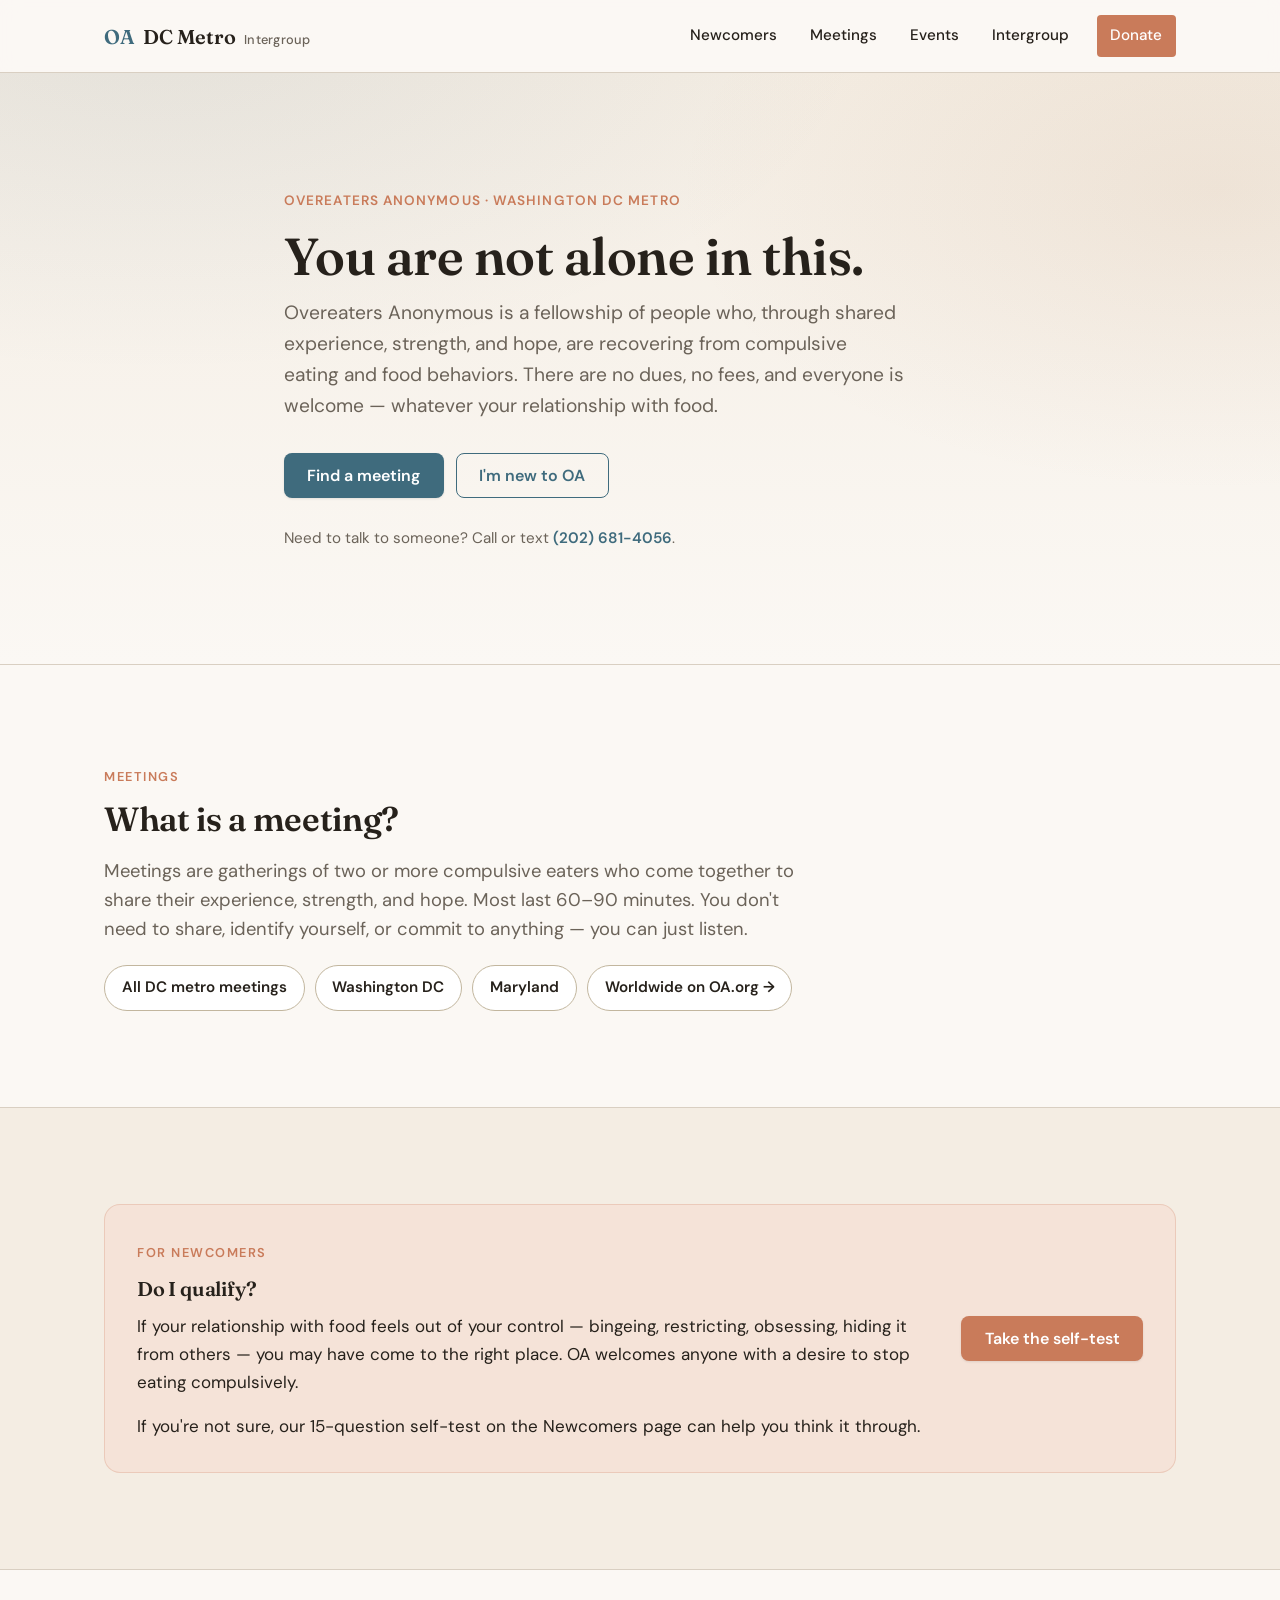
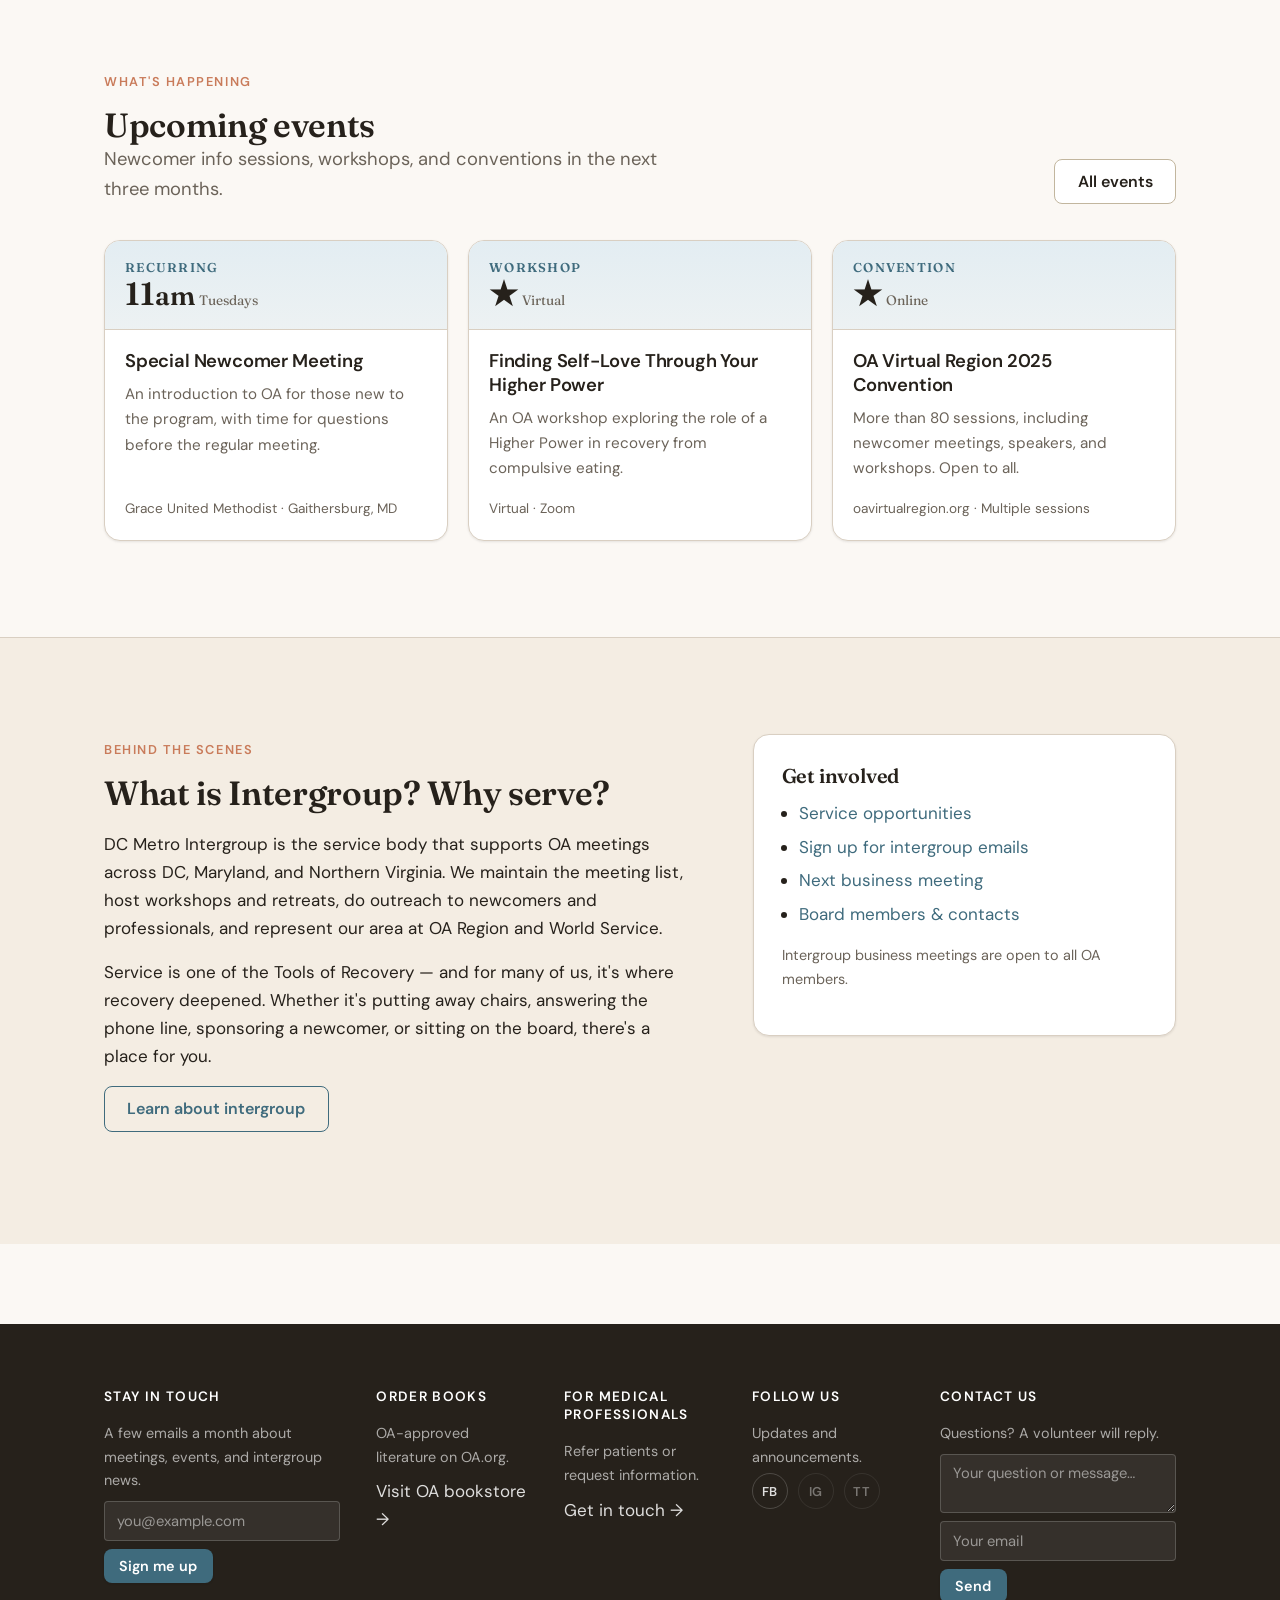
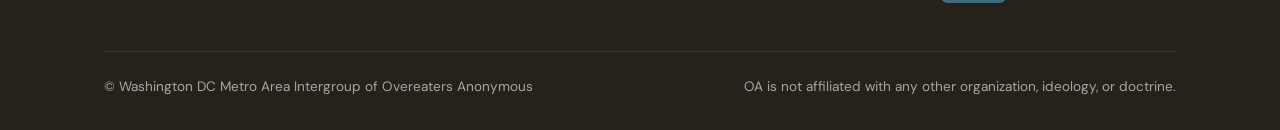
==== commit baf065e3: "Adopt real DC Metro meeting schema and 5 seed entries Replace seed meetings.json with the schema fro" ====
--- a/index.html
+++ b/index.html
@@ -55,9 +55,8 @@
     <p class="lede" style="max-width:720px;">Meetings are gatherings of two or more compulsive eaters who come together to share their experience, strength, and hope. Most last 60–90 minutes. You don't need to share, identify yourself, or commit to anything — you can just listen.</p>
     <div class="meeting-links">
       <a class="meeting-link" href="meetings.html">All DC metro meetings</a>
-      <a class="meeting-link" href="meetings.html#dc">DC in-person</a>
-      <a class="meeting-link" href="meetings.html#metro">Metro area (MD &amp; VA)</a>
-      <a class="meeting-link" href="meetings.html#specialty">Specialty meetings</a>
+      <a class="meeting-link" href="meetings.html#district-of-columbia">Washington DC</a>
+      <a class="meeting-link" href="meetings.html#maryland-montgomery-county">Maryland</a>
       <a class="meeting-link" href="https://oa.org/find-a-meeting/" rel="noopener">Worldwide on OA.org →</a>
     </div>
   </div>
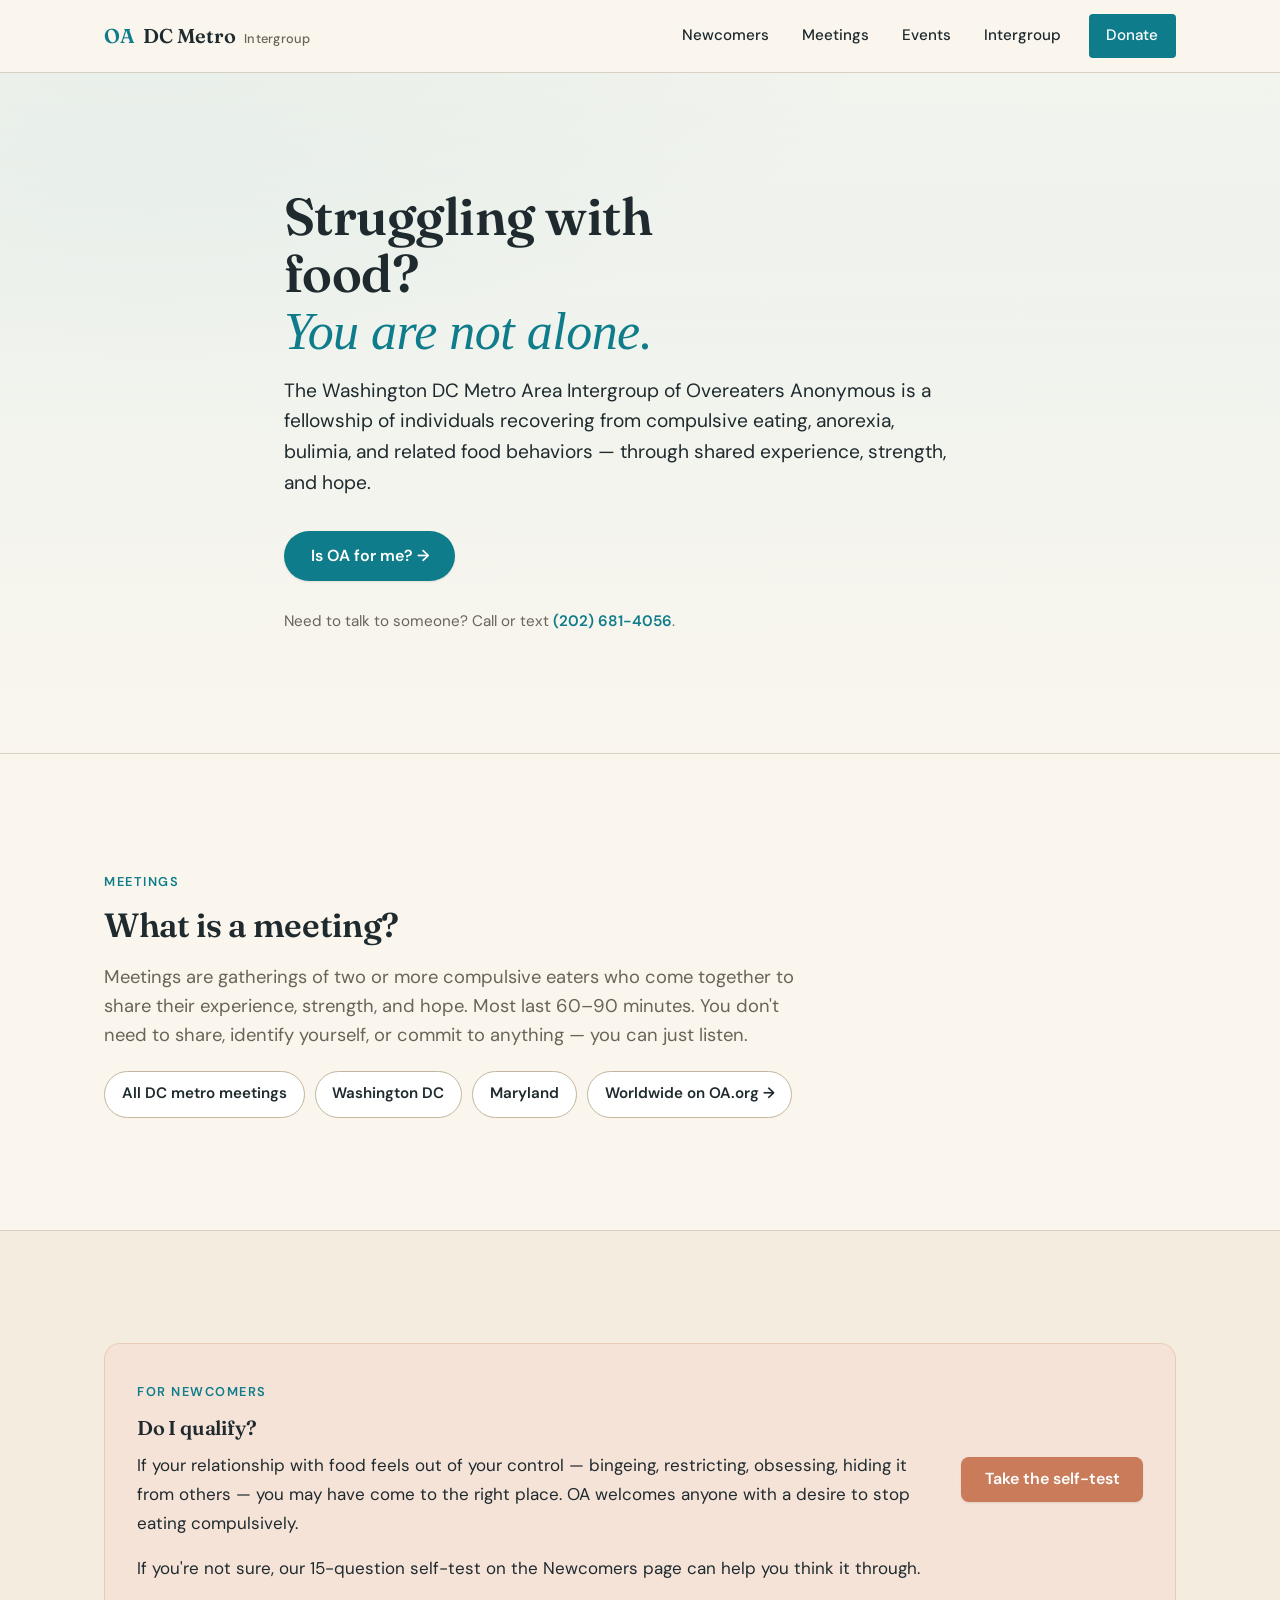
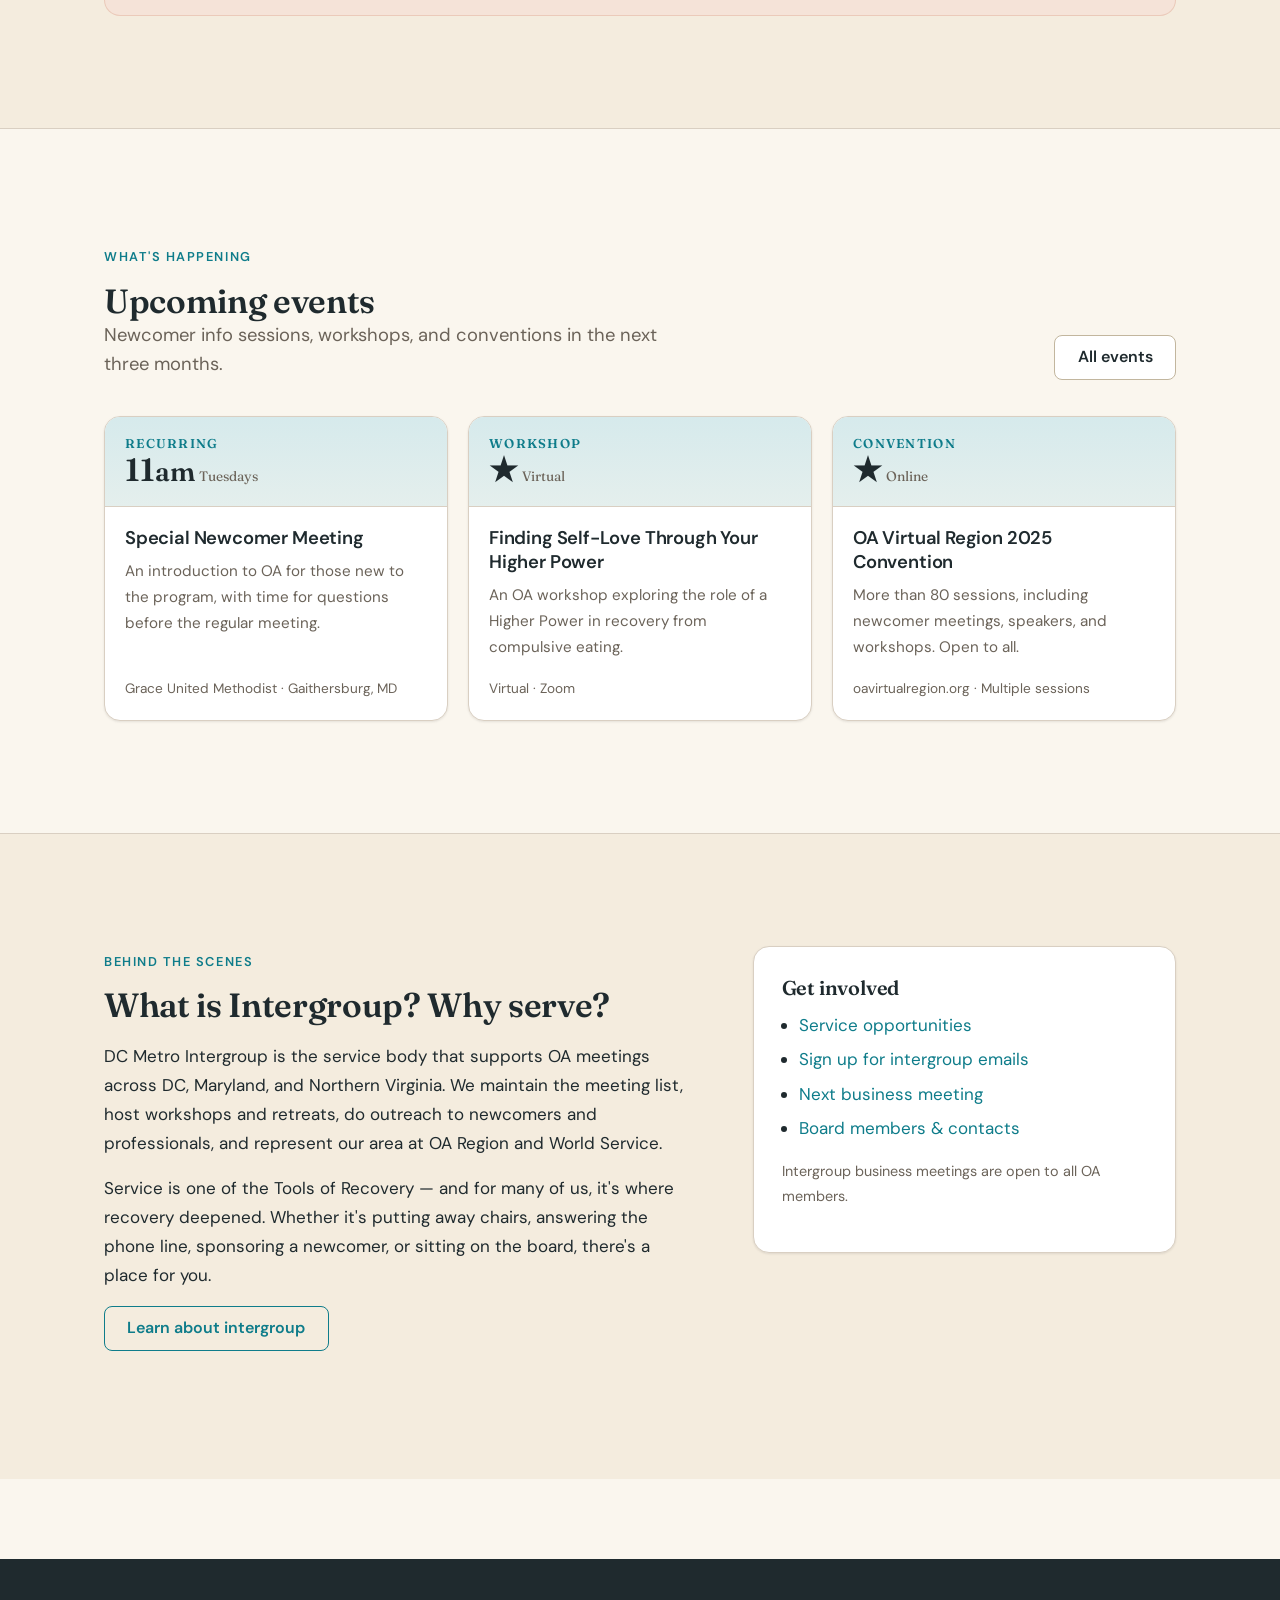
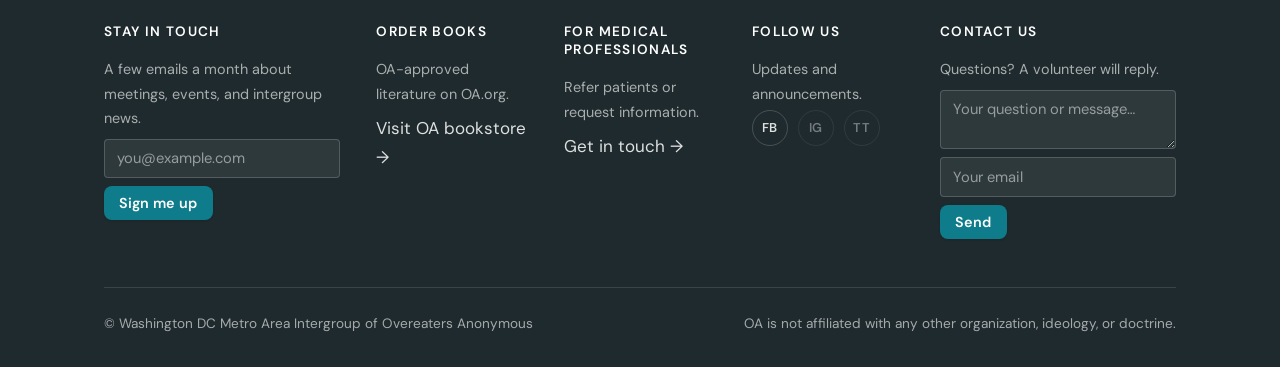
==== commit a7ff4d6d: "Adopt Lovable design: cherry-blossom hero + progressive-disclosure meeting cards Match the Lovable m" ====
--- a/index.html
+++ b/index.html
@@ -36,12 +36,13 @@
 <!-- 1. Who we (OA) are -->
 <section class="hero">
   <div class="container hero-inner">
-    <span class="hero-eyebrow">Overeaters Anonymous · Washington DC Metro</span>
-    <h1>You are not alone in this.</h1>
-    <p class="lede">Overeaters Anonymous is a fellowship of people who, through shared experience, strength, and hope, are recovering from compulsive eating and food behaviors. There are no dues, no fees, and everyone is welcome — whatever your relationship with food.</p>
+    <h1>
+      Struggling with food?
+      <span class="hero-italic">You are not alone.</span>
+    </h1>
+    <p class="lede">The Washington DC Metro Area Intergroup of Overeaters Anonymous is a fellowship of individuals recovering from compulsive eating, anorexia, bulimia, and related food behaviors — through shared experience, strength, and hope.</p>
     <div class="hero-actions">
-      <a class="btn btn-primary" href="meetings.html">Find a meeting</a>
-      <a class="btn btn-secondary" href="newcomers.html">I'm new to OA</a>
+      <a class="btn btn-primary btn-pill" href="newcomers.html">Is OA for me? →</a>
     </div>
     <p class="hero-help">Need to talk to someone? Call or text <a href="tel:+12026814056">(202) 681-4056</a>.</p>
   </div>
--- a/assets/css/styles.css
+++ b/assets/css/styles.css
@@ -1,18 +1,19 @@
 /* DC Metro OA — design system */
 
 :root {
-  /* Plan tokens */
-  --ink: #26211B;
-  --paper: #FBF8F4;
-  --paper-warm: #F4EDE3;
-  --brand: #3F6B7D;
-  --brand-dark: #2C5260;
-  --brand-soft: #e3edf2;
+  /* Plan tokens — Lovable palette */
+  --ink: #1F2A2E;
+  --paper: #FAF6EE;
+  --paper-warm: #F4ECDE;
+  --paper-mint: #E8F1ED;
+  --brand: #0E7C8A;
+  --brand-dark: #075A66;
+  --brand-soft: #D6EAEC;
   --terracotta: #C97B5A;
-  --terracotta-dark: #a96345;
-  --terracotta-soft: #f5e3d8;
+  --terracotta-dark: #A96345;
+  --terracotta-soft: #F5E3D8;
   --rule: #D9CFC2;
-  --rule-strong: #c2b69e;
+  --rule-strong: #C2B69E;
   --muted: #6B6359;
 
   /* Legacy aliases (keep existing selectors working) */
@@ -53,7 +54,7 @@
   margin: 0;
   font-family: var(--font-body);
   font-size: 17px;
-  line-height: 1.65;
+  line-height: 1.7;
   color: var(--text);
   background: var(--bg);
   -webkit-font-smoothing: antialiased;
@@ -151,12 +152,14 @@
 }
 
 .nav-cta {
-  background: var(--terracotta) !important;
+  background: var(--brand) !important;
   color: #fff !important;
   margin-left: .5rem;
-}
-.nav-cta:hover { background: var(--terracotta-dark) !important; }
-.nav-cta.active { background: var(--terracotta-dark) !important; }
+  border-radius: 999px;
+  padding: .55rem 1.1rem !important;
+}
+.nav-cta:hover { background: var(--brand-dark) !important; }
+.nav-cta.active { background: var(--brand-dark) !important; }
 
 .nav-toggle {
   display: none;
@@ -208,23 +211,45 @@
 /* ─── Hero ─── */
 .hero {
   position: relative;
-  padding: clamp(48px, 9vw, 112px) 0 clamp(56px, 8vw, 96px);
-  background:
-    radial-gradient(1200px 600px at 12% -10%, rgba(44, 88, 118, 0.08), transparent 60%),
-    radial-gradient(900px 500px at 95% 20%, rgba(176, 122, 76, 0.10), transparent 60%),
-    linear-gradient(180deg, var(--bg-warm) 0%, var(--bg) 100%);
+  padding: clamp(64px, 9vw, 128px) 0 clamp(72px, 8vw, 112px);
+  background-color: var(--paper-mint);
+  background-image:
+    linear-gradient(180deg, rgba(250, 246, 238, 0.55) 0%, rgba(250, 246, 238, 0.15) 35%, rgba(250, 246, 238, 0.0) 65%),
+    image-set(
+      url("../img/hero-dc-cherry-blossoms.webp") type("image/webp"),
+      url("../img/hero-dc-cherry-blossoms.jpg") type("image/jpeg")
+    ),
+    radial-gradient(1200px 600px at 12% -10%, rgba(14, 124, 138, 0.10), transparent 60%),
+    linear-gradient(180deg, var(--paper-mint) 0%, var(--paper) 100%);
+  background-size: cover, cover, auto, auto;
+  background-position: center top, center 30%, top left, top left;
+  background-repeat: no-repeat;
   border-bottom: 1px solid var(--border);
 }
-.hero-inner { max-width: 760px; }
+.hero-inner { max-width: 760px; position: relative; z-index: 1; }
 .hero-eyebrow {
   display: inline-block;
   font-size: .85rem; font-weight: 600;
   letter-spacing: .08em; text-transform: uppercase;
-  color: var(--accent-2);
+  color: var(--brand);
   margin-bottom: 1rem;
 }
-.hero h1 { margin-bottom: .8rem; }
-.hero .lede { font-size: clamp(1.05rem, 1.5vw, 1.25rem); max-width: 620px; }
+.hero h1 {
+  margin-bottom: 1rem;
+  max-width: 14ch;
+  font-weight: 600;
+}
+.hero h1 .hero-italic {
+  display: block;
+  font-style: italic;
+  color: var(--brand);
+  font-weight: 500;
+}
+.hero .lede {
+  font-size: clamp(1.05rem, 1.5vw, 1.2rem);
+  max-width: 52ch;
+  color: var(--ink);
+}
 .hero-actions {
   display: flex; gap: 12px; flex-wrap: wrap;
   margin-top: 2rem;
@@ -234,10 +259,14 @@
   font-size: .95rem; color: var(--text-muted);
 }
 .hero-help a { font-weight: 600; }
+.btn-pill {
+  border-radius: 999px;
+  padding: 1rem 1.6rem;
+}
 
 /* ─── Sections ─── */
 .section {
-  padding: clamp(56px, 8vw, 96px) 0;
+  padding: clamp(64px, 8vw, 96px) 0;
 }
 .section-alt { background: var(--surface-alt); }
 .section-tight { padding: clamp(40px, 5vw, 64px) 0; }
@@ -251,7 +280,7 @@
 
 /* ─── Quick-action cards ─── */
 .cards {
-  display: grid; gap: 20px;
+  display: grid; gap: 24px;
   grid-template-columns: repeat(auto-fit, minmax(260px, 1fr));
 }
 .card {
@@ -303,34 +332,63 @@
 }
 .callout h3 { margin-top: 0; }
 
+/* ─── Meetings page hero (mint-tinted) ─── */
+.meetings-hero {
+  background: var(--paper-mint);
+  padding: clamp(64px, 8vw, 96px) 0;
+  text-align: center;
+  border-bottom: 1px solid var(--border);
+}
+.meetings-hero .container { max-width: 760px; }
+.meetings-hero-eyebrow {
+  display: inline-block;
+  background: var(--paper);
+  border: 1px solid var(--border);
+  color: var(--ink);
+  font-size: .72rem; font-weight: 700;
+  letter-spacing: .14em; text-transform: uppercase;
+  padding: 6px 16px;
+  border-radius: 999px;
+  margin-bottom: 1.25rem;
+}
+.meetings-hero h1 { margin-bottom: 1rem; }
+.meetings-hero .lede { margin: 0 auto; max-width: 580px; }
+
 /* ─── Meeting table ─── */
 .meetings-controls {
   display: flex; flex-wrap: wrap; gap: 10px;
   margin-bottom: 1.5rem;
   align-items: center;
 }
-.filter-group { display: flex; flex-wrap: wrap; gap: 6px; align-items: center; }
+.filter-group { display: flex; flex-wrap: wrap; gap: 8px; align-items: center; }
 .filter-label {
-  font-size: .85rem; font-weight: 600; color: var(--text-muted);
-  text-transform: uppercase; letter-spacing: .06em;
-  margin-right: 4px;
+  font-size: .8rem; font-weight: 700; color: var(--muted);
+  text-transform: uppercase; letter-spacing: .1em;
+  margin-right: 8px;
 }
 .chip {
-  display: inline-flex; align-items: center;
-  padding: .4rem .85rem;
+  display: inline-flex; align-items: center; gap: 6px;
+  padding: .5rem 1rem;
   border-radius: 999px;
   background: var(--surface);
   border: 1px solid var(--border-strong);
+  font-family: var(--font-body);
   font-size: .9rem; font-weight: 500;
   color: var(--text);
   cursor: pointer;
+  text-decoration: none;
   transition: background .12s ease, color .12s ease, border-color .12s ease;
 }
-.chip:hover { background: var(--surface-alt); }
+.chip:hover { background: var(--surface-alt); text-decoration: none; }
 .chip.active {
   background: var(--accent);
   border-color: var(--accent);
   color: #fff;
+}
+.chip-external::after {
+  content: "↗";
+  font-size: .85em;
+  opacity: .7;
 }
 .search-input {
   flex: 1; min-width: 220px;
@@ -346,46 +404,206 @@
   box-shadow: 0 0 0 3px var(--accent-soft);
 }
 
-.meeting-list { display: grid; gap: 12px; }
-.meeting-row {
+/* ─── Meetings page info banner (warm beige) ─── */
+.meetings-banner {
+  background: var(--paper-warm);
+  border: 1px solid var(--rule);
+  border-radius: var(--radius);
+  padding: 16px 22px;
+  margin: 1.5rem 0 2.5rem;
+  font-size: .95rem;
+  line-height: 1.6;
+}
+.meetings-banner strong { font-weight: 700; }
+.meetings-banner a { font-weight: 600; }
+
+/* ─── Meeting cards (progressive disclosure) ─── */
+.meeting-list {
+  display: grid;
+  grid-template-columns: repeat(auto-fill, minmax(280px, 1fr));
+  gap: 24px;
+}
+.meeting-card {
   background: var(--surface);
   border: 1px solid var(--border);
+  border-radius: var(--radius-lg);
+  box-shadow: var(--shadow-sm);
+  overflow: hidden;
+  transition: border-color .15s ease, box-shadow .15s ease;
+}
+.meeting-card[open],
+.meeting-card:hover { border-color: var(--brand-soft); box-shadow: var(--shadow); }
+.meeting-card > summary {
+  list-style: none;
+  cursor: pointer;
+  padding: 22px 24px;
+  display: grid;
+  gap: 10px;
+}
+.meeting-card > summary::-webkit-details-marker { display: none; }
+.meeting-card > summary:focus-visible {
+  outline: 2px solid var(--brand);
+  outline-offset: -2px;
+  border-radius: var(--radius-lg);
+}
+.meeting-card-top {
+  display: flex; align-items: center; justify-content: space-between;
+  gap: 12px;
+}
+.meeting-card-when {
+  display: flex; align-items: center; gap: 12px;
+  color: var(--brand);
+  font-weight: 600;
+}
+.meeting-card-day {
+  font-family: var(--font-body);
+  font-weight: 700;
+  font-size: .82rem;
+  text-transform: uppercase;
+  letter-spacing: .1em;
+}
+.meeting-card-time {
+  font-family: var(--font-body);
+  font-size: .92rem;
+  color: var(--ink);
+  display: inline-flex; align-items: center; gap: 5px;
+}
+.meeting-card-time::before {
+  content: "○";
+  font-size: .85em;
+  color: var(--brand);
+  opacity: .7;
+}
+.meeting-card-name {
+  font-family: var(--font-display);
+  font-size: 1.15rem;
+  font-weight: 600;
+  color: var(--ink);
+  margin: 4px 0 0;
+  line-height: 1.3;
+}
+.meeting-card-status {
+  font-size: .9rem;
+  color: var(--muted);
+  margin: 0;
+}
+.meeting-card-toggle {
+  display: flex; align-items: center; justify-content: space-between;
+  margin-top: 8px;
+  padding-top: 14px;
+  border-top: 1px solid var(--rule);
+  color: var(--brand);
+  font-weight: 600;
+  font-size: .92rem;
+}
+.meeting-card-toggle::after {
+  content: "▾";
+  font-size: 1rem;
+  transition: transform .2s ease;
+}
+.meeting-card[open] .meeting-card-toggle::after {
+  transform: rotate(180deg);
+}
+.meeting-card[open] .meeting-card-toggle-label::before {
+  content: "Hide";
+}
+.meeting-card-toggle-label::before { content: "View"; }
+.meeting-card-toggle-label::after { content: " details"; }
+
+.meeting-card-body {
+  padding: 0 24px 24px;
+  display: grid;
+  gap: 14px;
+  font-size: .95rem;
+}
+.meeting-card-body dl {
+  margin: 0;
+  display: grid;
+  grid-template-columns: auto 1fr;
+  gap: 6px 14px;
+}
+.meeting-card-body dt {
+  font-size: .78rem;
+  font-weight: 700;
+  text-transform: uppercase;
+  letter-spacing: .08em;
+  color: var(--muted);
+  padding-top: 2px;
+}
+.meeting-card-body dd { margin: 0; color: var(--ink); }
+.meeting-card-body dd a { color: var(--brand); font-weight: 500; }
+.meeting-card-zoom {
+  display: inline-flex; align-items: center; gap: 6px;
+  background: var(--brand);
+  color: #fff !important;
+  padding: .55rem 1rem;
+  border-radius: 999px;
+  font-weight: 600 !important;
+  font-size: .9rem;
+  text-decoration: none;
+}
+.meeting-card-zoom:hover { background: var(--brand-dark); text-decoration: none; }
+.meeting-card-dialin {
+  background: var(--paper-warm);
   border-radius: var(--radius);
-  padding: 18px 22px;
-  display: grid;
-  grid-template-columns: 110px 1fr auto;
-  gap: 20px;
-  align-items: center;
-  transition: border-color .15s ease, box-shadow .15s ease;
-}
-.meeting-row:hover { border-color: var(--border-strong); box-shadow: var(--shadow-sm); }
-.meeting-when {
-  display: flex; flex-direction: column;
-}
-.meeting-day {
-  font-family: var(--font-display);
-  font-weight: 600; font-size: 1.05rem;
-  color: var(--accent);
-}
-.meeting-time { font-size: .92rem; color: var(--text-muted); }
-.meeting-main h3 { margin: 0 0 .25rem; font-size: 1.1rem; font-family: var(--font-body); font-weight: 600; }
-.meeting-loc { color: var(--text-muted); font-size: .92rem; margin: 0; }
-.meeting-tags { display: flex; gap: 6px; flex-wrap: wrap; }
+  padding: 12px 14px;
+  font-size: .88rem;
+  display: grid; gap: 4px;
+}
+.meeting-card-dialin span { display: block; }
+.meeting-card-dialin strong { font-weight: 700; color: var(--muted); margin-right: 6px; }
+.meeting-card-notes {
+  font-style: italic;
+  color: var(--muted);
+}
+
+.format-badge {
+  display: inline-flex; align-items: center; gap: 5px;
+  font-size: .75rem; font-weight: 600;
+  padding: 4px 10px; border-radius: 999px;
+  white-space: nowrap;
+}
+.format-badge::before {
+  content: "";
+  display: inline-block;
+  width: 12px; height: 12px;
+  background-position: center;
+  background-repeat: no-repeat;
+  background-size: contain;
+}
+.format-inperson { background: #DBEDE0; color: #2BA66B; }
+.format-inperson::before {
+  background-image: url("data:image/svg+xml;utf8,<svg xmlns='http://www.w3.org/2000/svg' viewBox='0 0 24 24' fill='none' stroke='%232BA66B' stroke-width='2.5' stroke-linecap='round' stroke-linejoin='round'><path d='M12 22s-8-7-8-13a8 8 0 1116 0c0 6-8 13-8 13z'/><circle cx='12' cy='9' r='2.5'/></svg>");
+}
+.format-virtual { background: var(--brand-soft); color: var(--brand); }
+.format-virtual::before {
+  background-image: url("data:image/svg+xml;utf8,<svg xmlns='http://www.w3.org/2000/svg' viewBox='0 0 24 24' fill='none' stroke='%230E7C8A' stroke-width='2.5' stroke-linecap='round' stroke-linejoin='round'><rect x='2' y='5' width='14' height='14' rx='2'/><path d='M16 10l6-3v10l-6-3'/></svg>");
+}
+.format-phone { background: var(--terracotta-soft); color: var(--terracotta-dark); }
+.format-phone::before {
+  background-image: url("data:image/svg+xml;utf8,<svg xmlns='http://www.w3.org/2000/svg' viewBox='0 0 24 24' fill='none' stroke='%23A96345' stroke-width='2.5' stroke-linecap='round' stroke-linejoin='round'><path d='M22 16.92v3a2 2 0 01-2.18 2 19.79 19.79 0 01-8.63-3.07 19.5 19.5 0 01-6-6 19.79 19.79 0 01-3.07-8.67A2 2 0 014.11 2h3a2 2 0 012 1.72c.13.96.36 1.9.7 2.81a2 2 0 01-.45 2.11L8.09 9.91a16 16 0 006 6l1.27-1.27a2 2 0 012.11-.45c.91.34 1.85.57 2.81.7A2 2 0 0122 16.92z'/></svg>");
+}
+.format-hybrid { background: #E0E3F2; color: #4A5BB0; }
+.format-hybrid::before {
+  background-image: url("data:image/svg+xml;utf8,<svg xmlns='http://www.w3.org/2000/svg' viewBox='0 0 24 24' fill='none' stroke='%234A5BB0' stroke-width='2.5' stroke-linecap='round' stroke-linejoin='round'><path d='M3 7l9-4 9 4-9 4-9-4z'/><path d='M3 17l9 4 9-4'/><path d='M3 12l9 4 9-4'/></svg>");
+}
+
+/* Legacy tag classes (kept for non-meetings-page use) */
 .tag {
   font-size: .75rem; font-weight: 600;
   padding: 3px 9px; border-radius: 999px;
   background: var(--surface-alt); color: var(--text-muted);
   text-transform: uppercase; letter-spacing: .04em;
 }
-.tag-inperson { background: #e8f1ea; color: #2f6b4a; }
-.tag-virtual { background: var(--accent-soft); color: var(--accent); }
-.tag-phone { background: var(--accent-2-soft); color: var(--accent-2); }
-.tag-hybrid { background: #f3e9f2; color: #75417a; }
-.tag-newcomer { background: #fef3c7; color: #92590f; }
+.tag-inperson { background: #DBEDE0; color: #2BA66B; }
+.tag-virtual { background: var(--brand-soft); color: var(--brand); }
+.tag-phone { background: var(--terracotta-soft); color: var(--terracotta-dark); }
+.tag-hybrid { background: #E0E3F2; color: #4A5BB0; }
+.tag-newcomer { background: #FEF3C7; color: #92590F; }
 
 @media (max-width: 640px) {
-  .meeting-row { grid-template-columns: 1fr; gap: 10px; padding: 16px; }
-  .meeting-when { flex-direction: row; gap: 8px; align-items: baseline; }
+  .meeting-card > summary { padding: 18px 20px; }
+  .meeting-card-body { padding: 0 20px 20px; }
 }
 
 .empty-state {
@@ -459,10 +677,10 @@
 
 /* page header for inner pages */
 .page-header {
-  padding: clamp(48px, 7vw, 88px) 0 clamp(32px, 4vw, 48px);
+  padding: clamp(56px, 7vw, 96px) 0 clamp(40px, 4vw, 56px);
   background:
-    radial-gradient(800px 400px at 80% -20%, rgba(176, 122, 76, 0.10), transparent 60%),
-    linear-gradient(180deg, var(--bg-warm) 0%, var(--bg) 100%);
+    radial-gradient(800px 400px at 85% -20%, rgba(14, 124, 138, 0.08), transparent 60%),
+    linear-gradient(180deg, var(--paper-mint) 0%, var(--paper) 100%);
   border-bottom: 1px solid var(--border);
 }
 .page-header h1 { margin-bottom: .5rem; }
@@ -648,7 +866,7 @@
 
 /* ─── Home page IA sections ─── */
 .home-section {
-  padding: clamp(56px, 8vw, 96px) 0;
+  padding: clamp(64px, 9vw, 112px) 0;
   border-bottom: 1px solid var(--rule);
 }
 .home-section:last-of-type { border-bottom: 0; }
@@ -658,7 +876,7 @@
   display: inline-block;
   font-size: .8rem; font-weight: 600;
   letter-spacing: .12em; text-transform: uppercase;
-  color: var(--terracotta);
+  color: var(--brand);
   margin-bottom: .8rem;
 }
 
@@ -697,30 +915,25 @@
 
 /* ─── Meeting groups (Meetings page) ─── */
 .meeting-group {
-  margin-top: 2.5rem;
+  margin-top: 3rem;
 }
 .meeting-group:first-of-type { margin-top: 1rem; }
 .meeting-group-head {
-  display: flex; justify-content: space-between; align-items: baseline;
-  gap: 16px; flex-wrap: wrap;
-  border-bottom: 2px solid var(--rule);
-  padding-bottom: .5rem; margin-bottom: 1rem;
+  margin-bottom: 1.5rem;
 }
 .meeting-group-head h2 {
+  margin: 0 0 .25rem;
+  font-size: clamp(1.5rem, 2.5vw, 1.85rem);
+}
+.meeting-group-head .meeting-group-sub {
+  color: var(--muted);
+  font-size: .95rem;
   margin: 0;
-  font-size: 1.5rem;
 }
 .meeting-group-head .count {
   color: var(--muted); font-size: .9rem;
-}
-.meeting-day-head {
-  margin: 1.5rem 0 .5rem;
-  font-family: var(--font-display);
-  font-size: 1.05rem; font-weight: 600;
-  color: var(--brand);
-  letter-spacing: .02em;
-}
-.meeting-day-head:first-child { margin-top: .5rem; }
+  margin-left: 6px;
+}
 
 /* ─── Q&A list (Newcomers) ─── */
 .qa-list { list-style: none; padding: 0; margin: 0; counter-reset: qa; }
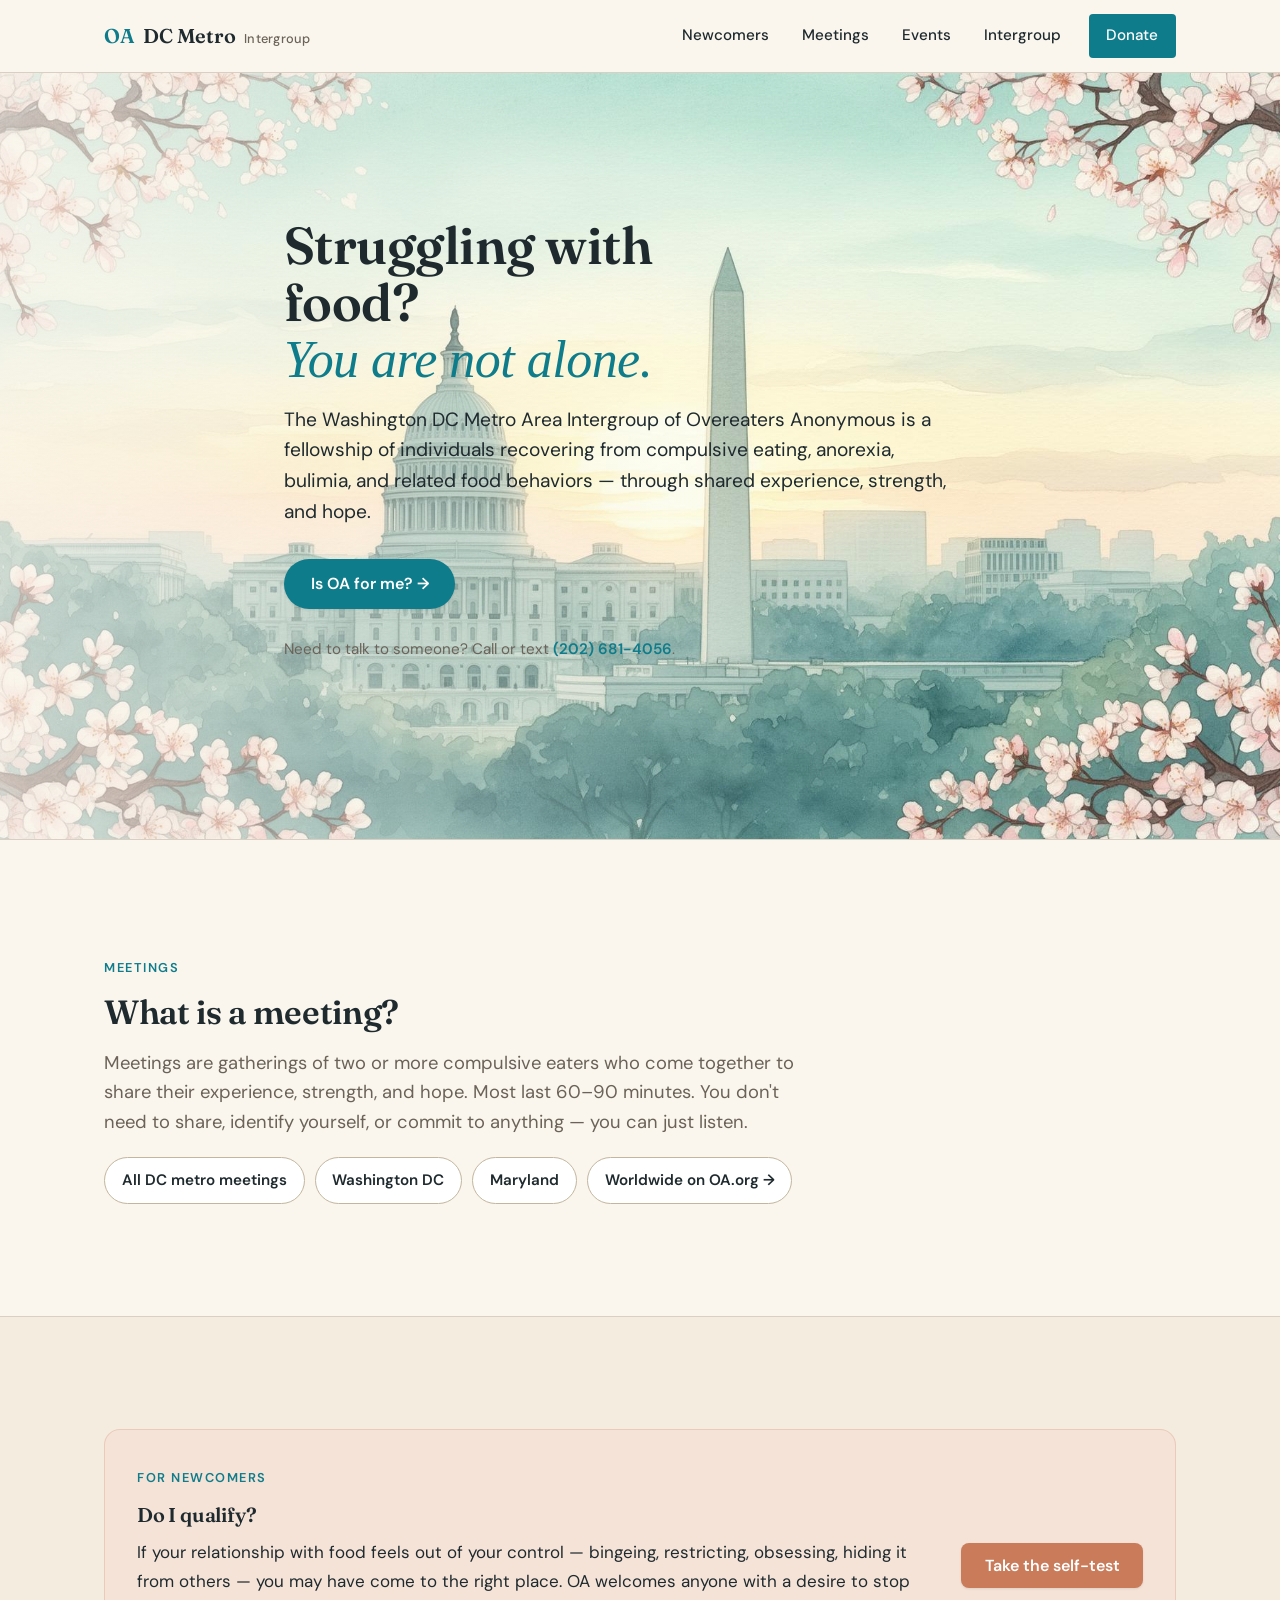
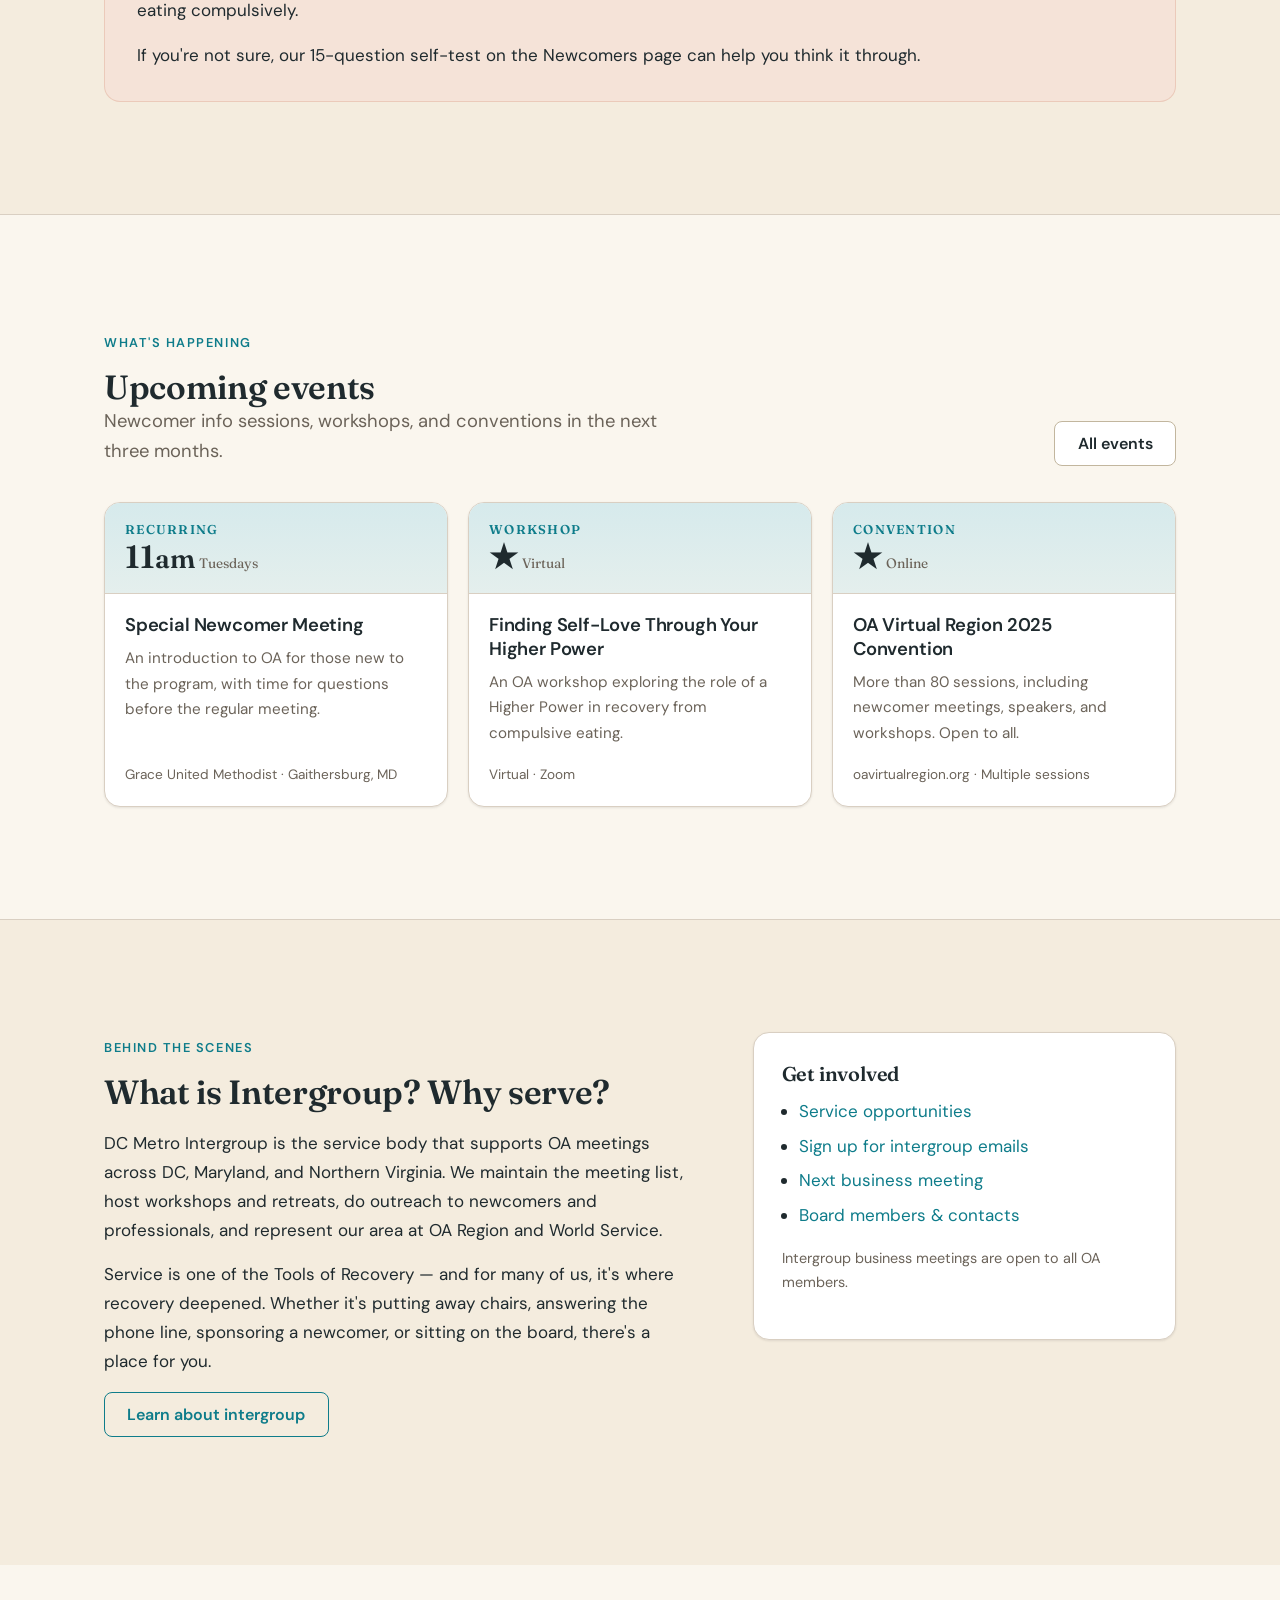
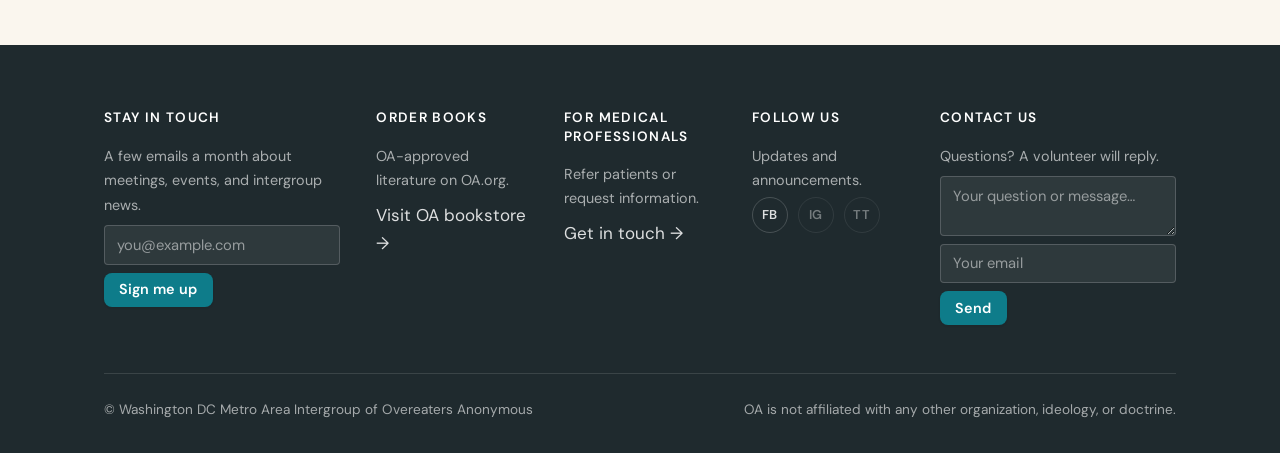
==== commit f04f0e6d: "Render hero image as element, not CSS background CSS background-image with cover crops against the s" ====
--- a/index.html
+++ b/index.html
@@ -35,6 +35,9 @@
 
 <!-- 1. Who we (OA) are -->
 <section class="hero">
+  <div class="hero-bg" aria-hidden="true">
+    <img src="assets/img/hero-dc-cherry-blossoms.jpg" alt="" loading="eager" width="1920" height="1080">
+  </div>
   <div class="container hero-inner">
     <h1>
       Struggling with food?
--- a/assets/css/styles.css
+++ b/assets/css/styles.css
@@ -211,20 +211,33 @@
 /* ─── Hero ─── */
 .hero {
   position: relative;
-  padding: clamp(64px, 9vw, 128px) 0 clamp(72px, 8vw, 112px);
-  background-color: var(--paper-mint);
-  background-image:
-    linear-gradient(180deg, rgba(250, 246, 238, 0.55) 0%, rgba(250, 246, 238, 0.15) 35%, rgba(250, 246, 238, 0.0) 65%),
-    image-set(
-      url("../img/hero-dc-cherry-blossoms.webp") type("image/webp"),
-      url("../img/hero-dc-cherry-blossoms.jpg") type("image/jpeg")
-    ),
-    radial-gradient(1200px 600px at 12% -10%, rgba(14, 124, 138, 0.10), transparent 60%),
-    linear-gradient(180deg, var(--paper-mint) 0%, var(--paper) 100%);
-  background-size: cover, cover, auto, auto;
-  background-position: center top, center 30%, top left, top left;
-  background-repeat: no-repeat;
+  overflow: hidden;
+  padding: clamp(96px, 12vw, 144px) 0 clamp(128px, 14vw, 160px);
+  background: linear-gradient(180deg, var(--paper-mint) 0%, var(--paper) 100%);
   border-bottom: 1px solid var(--border);
+}
+.hero-bg {
+  position: absolute;
+  inset: 0;
+  z-index: 0;
+  pointer-events: none;
+}
+.hero-bg img {
+  width: 100%;
+  height: 100%;
+  object-fit: cover;
+  object-position: center 35%;
+  display: block;
+}
+.hero-bg::after {
+  content: "";
+  position: absolute;
+  inset: 0;
+  background: linear-gradient(90deg,
+    rgba(250, 246, 238, 0.65) 0%,
+    rgba(250, 246, 238, 0.35) 35%,
+    rgba(250, 246, 238, 0.10) 60%,
+    rgba(250, 246, 238, 0.0) 80%);
 }
 .hero-inner { max-width: 760px; position: relative; z-index: 1; }
 .hero-eyebrow {
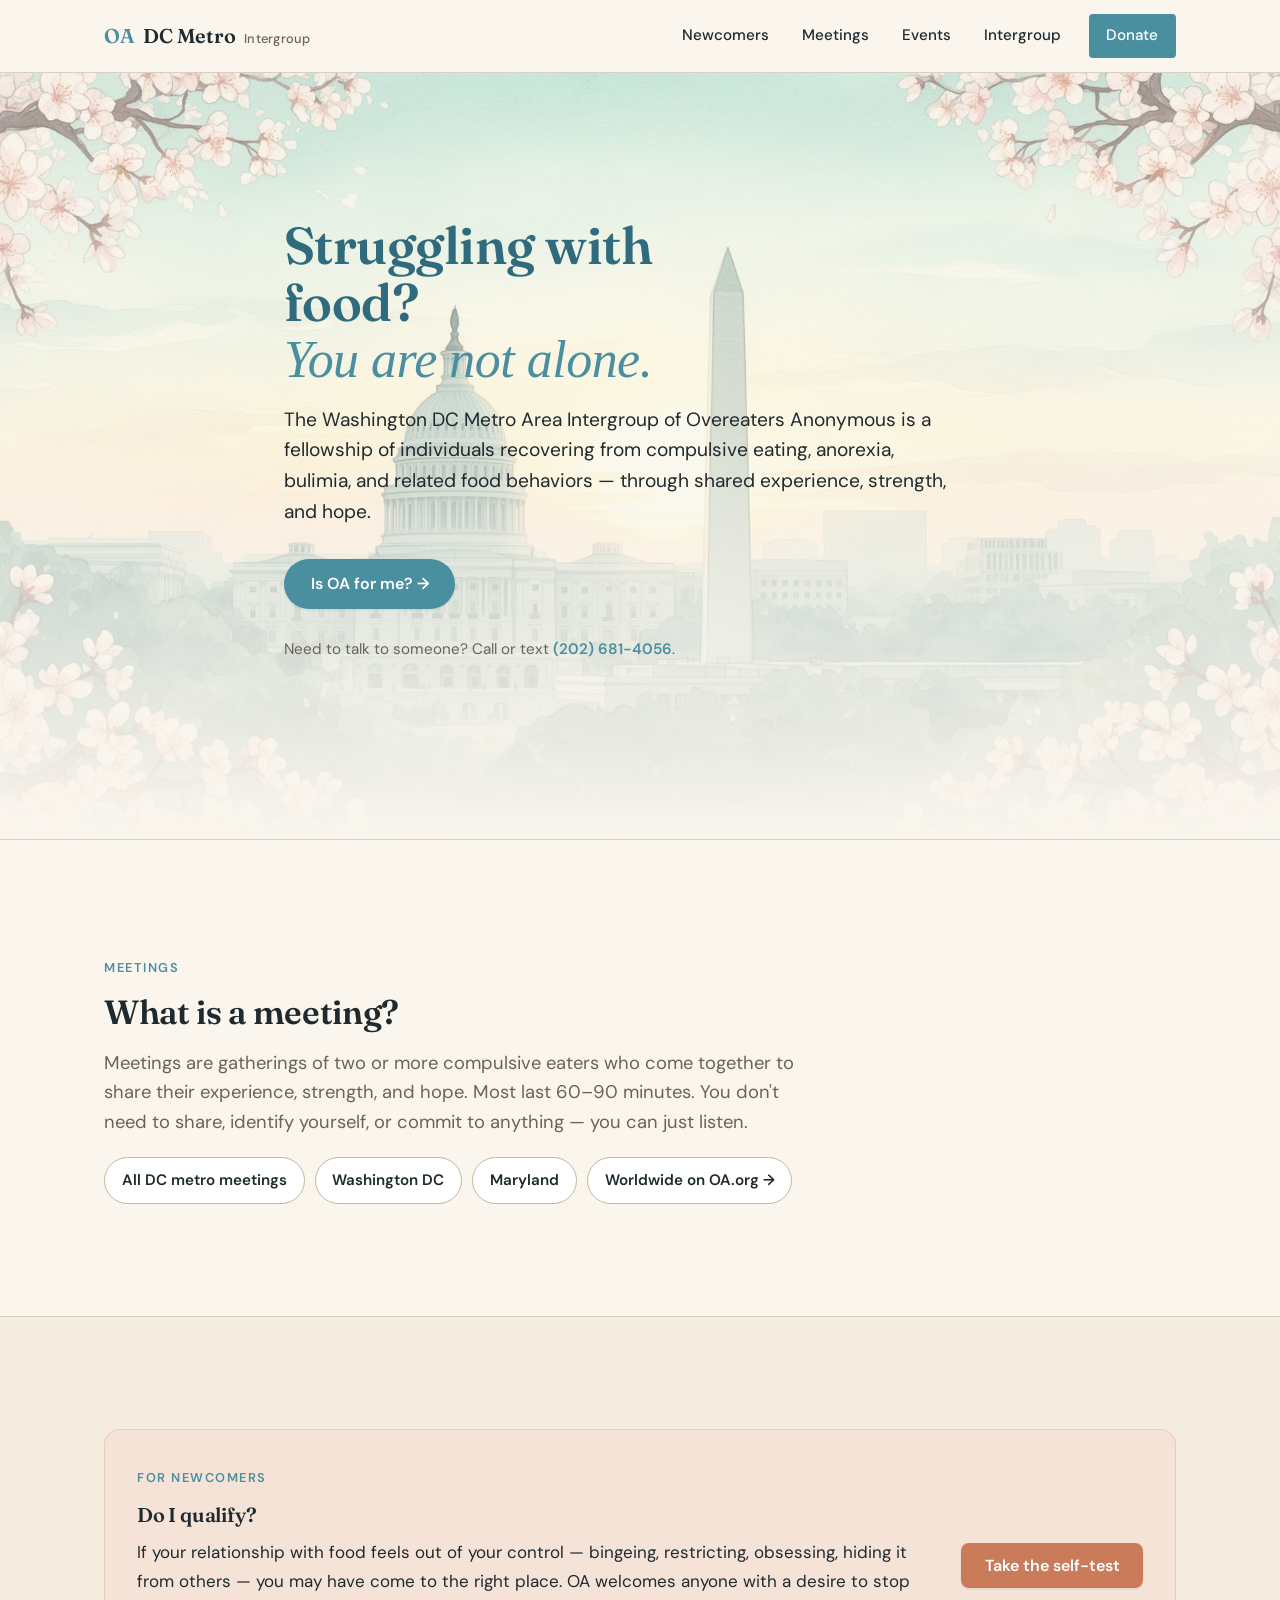
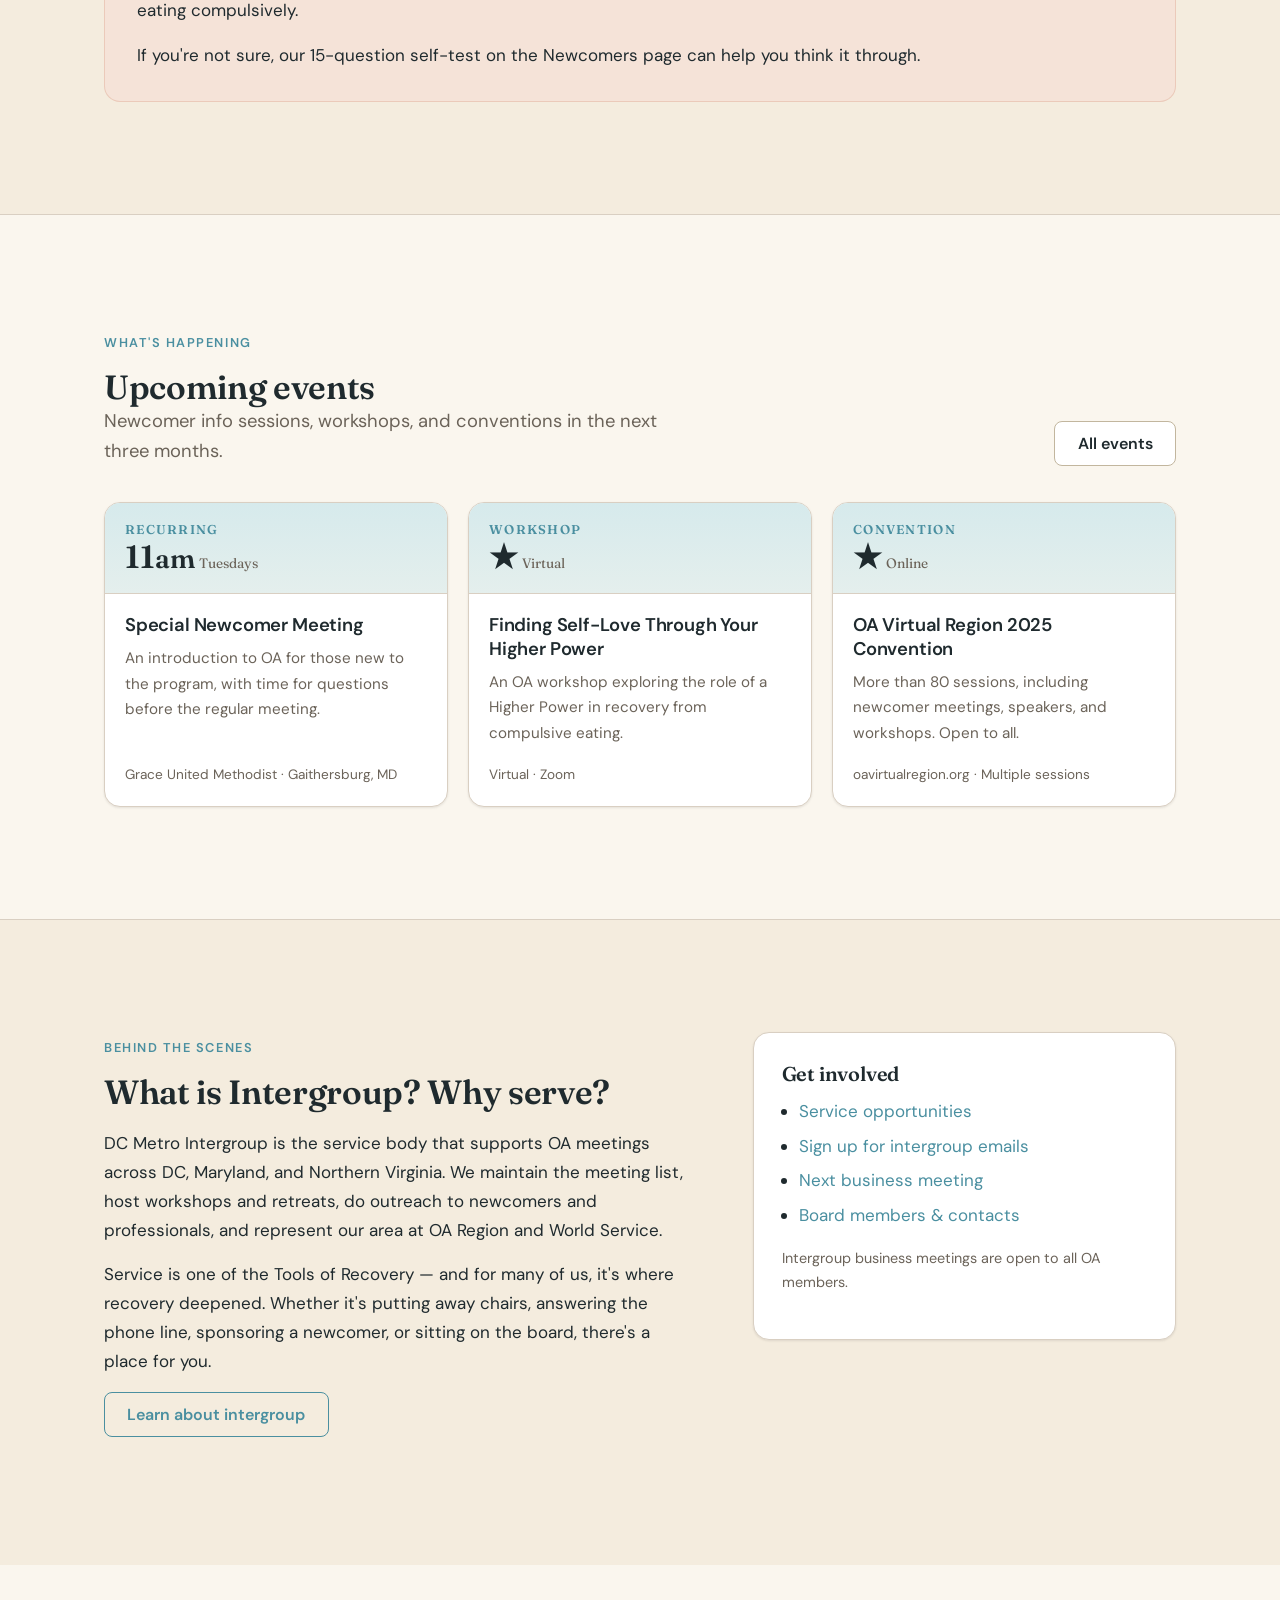
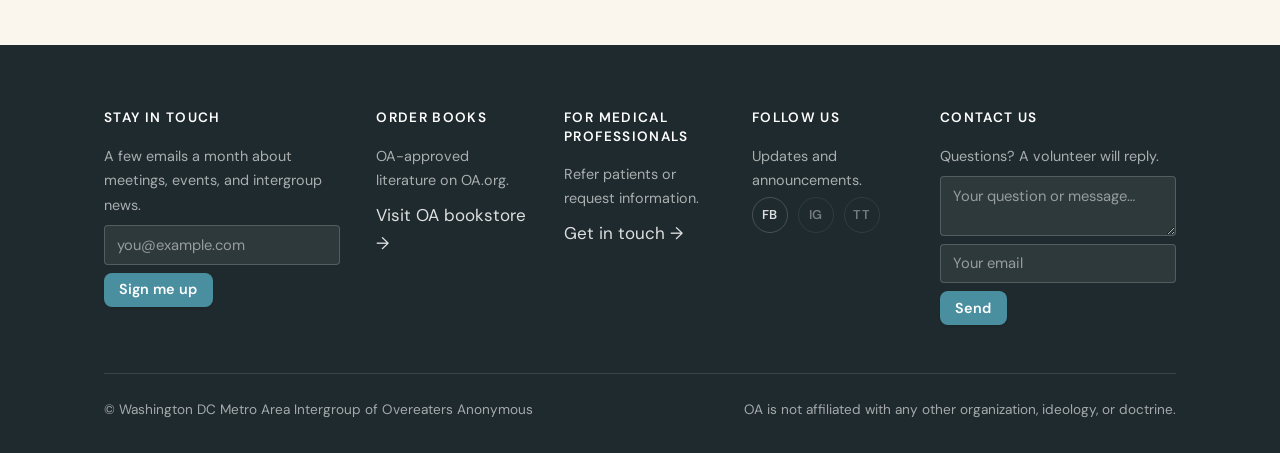
==== commit 834b3380: "Match Lovable hero overlay direction and teal hex values Round-2 inspection of the Lovable reference" ====
--- a/index.html
+++ b/index.html
@@ -35,8 +35,8 @@
 
 <!-- 1. Who we (OA) are -->
 <section class="hero">
-  <div class="hero-bg" aria-hidden="true">
-    <img src="assets/img/hero-dc-cherry-blossoms.jpg" alt="" loading="eager" width="1920" height="1080">
+  <div class="hero-bg">
+    <img src="assets/img/hero-dc-cherry-blossoms.jpg" alt="Watercolor of the Washington DC skyline with cherry blossoms" loading="eager" width="1920" height="1088">
   </div>
   <div class="container hero-inner">
     <h1>
--- a/assets/css/styles.css
+++ b/assets/css/styles.css
@@ -6,8 +6,8 @@
   --paper: #FAF6EE;
   --paper-warm: #F4ECDE;
   --paper-mint: #E8F1ED;
-  --brand: #0E7C8A;
-  --brand-dark: #075A66;
+  --brand: #4A8FA0;
+  --brand-dark: #2F6B7D;
   --brand-soft: #D6EAEC;
   --terracotta: #C97B5A;
   --terracotta-dark: #A96345;
@@ -226,18 +226,20 @@
   width: 100%;
   height: 100%;
   object-fit: cover;
-  object-position: center 35%;
+  object-position: left center;
   display: block;
+}
+@media (min-width: 768px) {
+  .hero-bg img { object-position: center center; }
 }
 .hero-bg::after {
   content: "";
   position: absolute;
   inset: 0;
-  background: linear-gradient(90deg,
-    rgba(250, 246, 238, 0.65) 0%,
-    rgba(250, 246, 238, 0.35) 35%,
-    rgba(250, 246, 238, 0.10) 60%,
-    rgba(250, 246, 238, 0.0) 80%);
+  background: linear-gradient(180deg,
+    rgba(250, 246, 238, 0.40) 0%,
+    rgba(250, 246, 238, 0.60) 50%,
+    rgba(250, 246, 238, 1.00) 100%);
 }
 .hero-inner { max-width: 760px; position: relative; z-index: 1; }
 .hero-eyebrow {
@@ -251,6 +253,7 @@
   margin-bottom: 1rem;
   max-width: 14ch;
   font-weight: 600;
+  color: var(--brand-dark);
 }
 .hero h1 .hero-italic {
   display: block;
